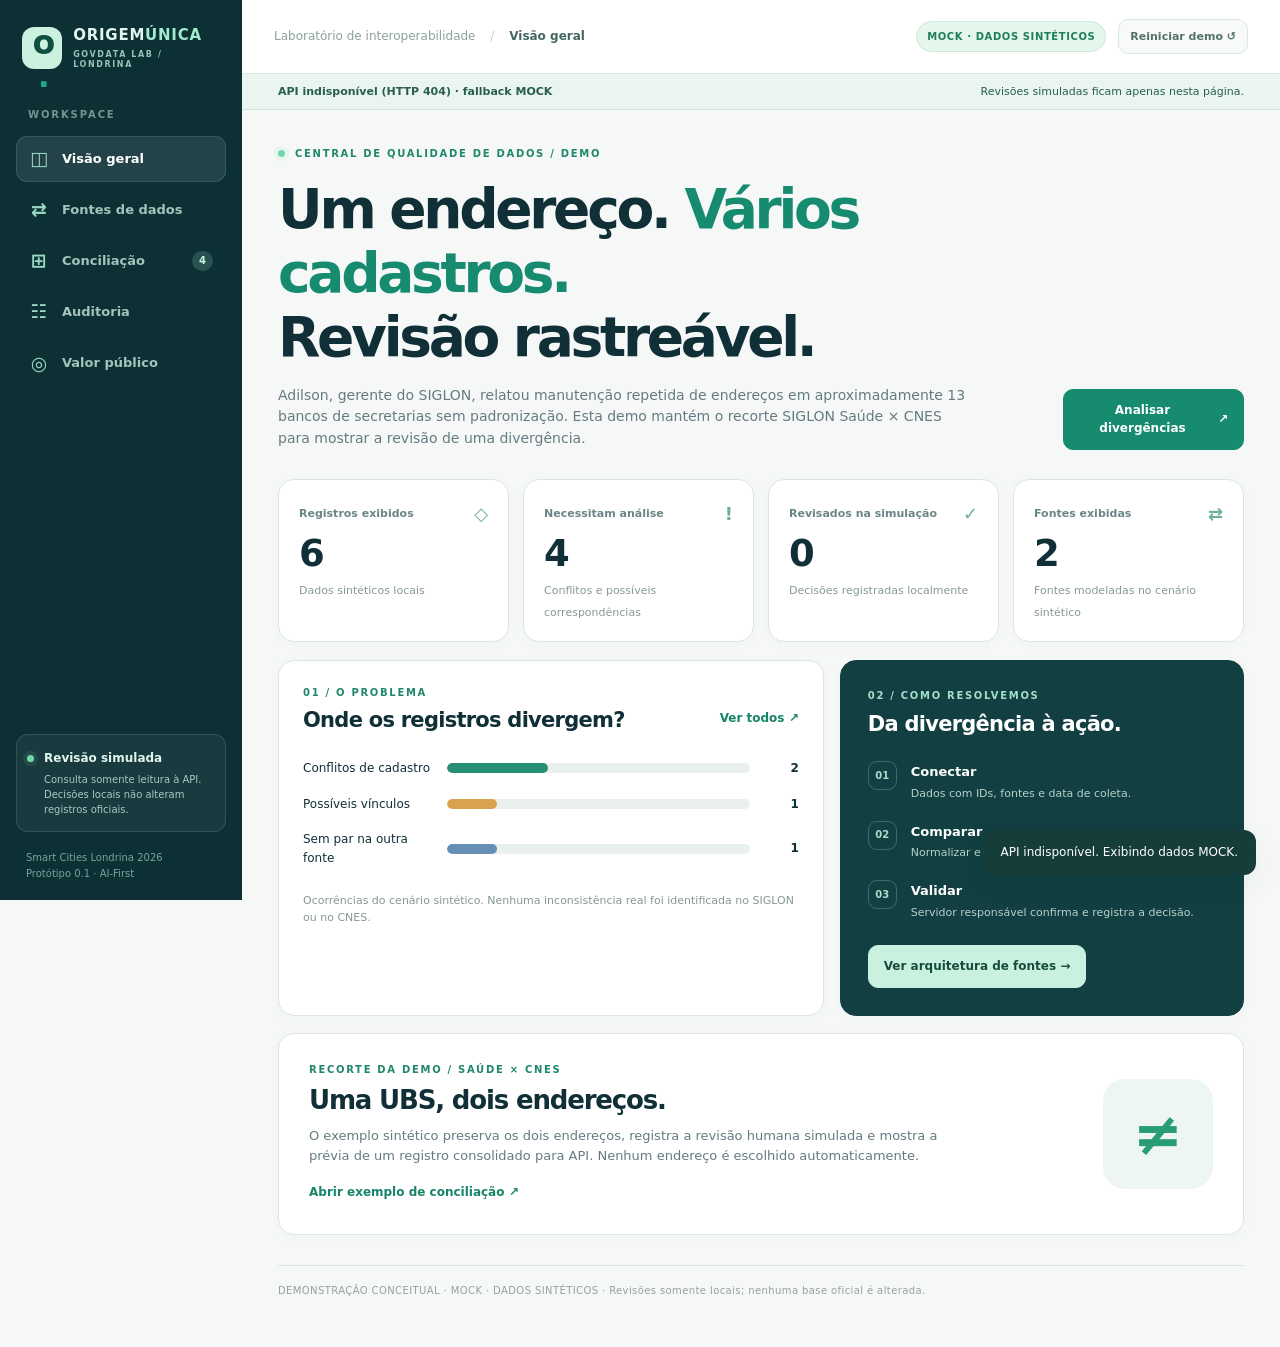
==== tools/origem-unica/index.html @ 4a8ed555 "feat(origem-unica): position address review and preview consolidated API record" ====
<!doctype html>
<html lang="pt-BR">
<head>
  <meta charset="utf-8">
  <meta name="viewport" content="width=device-width, initial-scale=1">
  <meta name="theme-color" content="#0d3437">
  <meta name="description" content="Origem Única — protótipo de conciliação de registros com fallback sintético para debate no Smart Cities Londrina.">
  <title>Origem Única · Laboratório de dados públicos</title>
  <link rel="stylesheet" href="./styles.css">
  <script src="./adapter.js" defer></script>
  <script src="./app.js" defer></script>
</head>
<body>
  <a href="#main" class="skip">Pular para o conteúdo</a>
  <div class="app">
    <aside class="sidebar" aria-label="Navegação do protótipo">
      <a href="#overview" class="brand" data-route="overview" aria-label="Origem Única, visão geral">
        <span class="mark">O<span>·</span></span>
        <span class="brand-name">ORIGEM<span>ÚNICA</span><small>GOVDATA LAB / LONDRINA</small></span>
      </a>
      <div class="nav-caption">WORKSPACE</div>
      <nav class="nav" aria-label="Seções">
        <button data-view="overview" class="nav-item active"><span class="nav-glyph">◫</span> Visão geral</button>
        <button data-view="sources" class="nav-item"><span class="nav-glyph">⇄</span> Fontes de dados</button>
        <button data-view="matching" class="nav-item"><span class="nav-glyph">⊞</span> Conciliação <span id="nav-pending" class="nav-count">4</span></button>
        <button data-view="audit" class="nav-item"><span class="nav-glyph">☷</span> Auditoria</button>
        <button data-view="impact" class="nav-item"><span class="nav-glyph">◎</span> Valor público</button>
      </nav>
      <div class="sidebar-bottom">
        <div class="sidebar-callout"><span class="live-dot"></span><div><b>Revisão simulada</b><small>Consulta somente leitura à API. Decisões locais não alteram registros oficiais.</small></div></div>
        <div class="sidebar-foot">Smart Cities Londrina 2026<br>Protótipo 0.1 · AI-First</div>
      </div>
    </aside>

    <div class="main-wrap">
      <header class="topbar">
        <div class="mobile-brand">O<span>·</span> <strong>ORIGEM ÚNICA</strong></div>
        <div class="breadcrumb">Laboratório de interoperabilidade <span>/</span> <b id="current-page">Visão geral</b></div>
        <div class="top-actions"><span class="demo-tag" id="data-mode">● MOCK · DADOS SINTÉTICOS</span><button class="button subtle compact" id="reset">Reiniciar demo ↺</button></div>
      </header>
      <nav class="mobile-nav" aria-label="Seções no celular">
        <button data-view="overview" class="active">Resumo</button>
        <button data-view="sources">Fontes</button>
        <button data-view="matching">Conciliação</button>
        <button data-view="audit">Auditoria</button>
        <button data-view="impact">Impacto</button>
      </nav>

      <div class="sync-banner" role="status" aria-live="polite"><span id="sync-status">Aguardando API</span><span>Revisões simuladas ficam apenas nesta página.</span></div>

      <main id="main" tabindex="-1" class="content">
        <section id="view-overview" class="view active" aria-labelledby="overview-heading">
          <div class="eyebrow"><span class="eyebrow-dot"></span> CENTRAL DE QUALIDADE DE DADOS / DEMO</div>
          <div class="hero-line"><div><h1 id="overview-heading">Um endereço. <em>Vários cadastros.</em><br>Revisão rastreável.</h1><p>Adilson, gerente do SIGLON, relatou manutenção repetida de endereços em aproximadamente 13 bancos de secretarias sem padronização. Esta demo mantém o recorte SIGLON Saúde × CNES para mostrar a revisão de uma divergência.</p></div><button class="button primary" id="start-review">Analisar divergências <span>↗</span></button></div>
          <div class="metric-grid">
            <article class="metric"><div class="metric-top">Registros exibidos <span>◇</span></div><strong id="stat-total">—</strong><small id="total-summary">Dados sintéticos locais</small></article>
            <article class="metric"><div class="metric-top">Necessitam análise <span>!</span></div><strong id="stat-pending">—</strong><small>Conflitos e possíveis correspondências</small></article>
            <article class="metric"><div class="metric-top">Revisados na simulação <span>✓</span></div><strong id="stat-reviewed">—</strong><small>Decisões registradas localmente</small></article>
            <article class="metric"><div class="metric-top">Fontes exibidas <span>⇄</span></div><strong id="stat-sources">—</strong><small id="source-summary">Fontes modeladas no cenário sintético</small></article>
          </div>
          <div class="columns">
            <article class="panel">
              <div class="panel-header"><div><div class="section-kicker">01 / O PROBLEMA</div><h2>Onde os registros divergem?</h2></div><button class="text-action" data-go="matching">Ver todos ↗</button></div>
              <div class="chart" id="conflict-chart" aria-label="Resumo dos tipos de diferença"></div>
              <p class="panel-note" id="overview-note">Ocorrências do cenário sintético. Nenhuma inconsistência real foi identificada no SIGLON ou no CNES.</p>
            </article>
            <article class="panel panel-highlight">
              <div class="section-kicker">02 / COMO RESOLVEMOS</div><h2>Da divergência à ação.</h2>
              <div class="steps">
                <div><span>01</span><div><b>Conectar</b><small>Dados com IDs, fontes e data de coleta.</small></div></div>
                <div><span>02</span><div><b>Comparar</b><small>Normalizar e sugerir vínculos, sem escolher a verdade.</small></div></div>
                <div><span>03</span><div><b>Validar</b><small>Servidor responsável confirma e registra a decisão.</small></div></div>
              </div>
              <button class="button light" data-go="sources">Ver arquitetura de fontes →</button>
            </article>
          </div>
          <article class="panel scenario"><div><div class="section-kicker">RECORTE DA DEMO / SAÚDE × CNES</div><h2>Uma UBS, dois endereços.</h2><p>O exemplo sintético preserva os dois endereços, registra a revisão humana simulada e mostra a prévia de um registro consolidado para API. Nenhum endereço é escolhido automaticamente.</p><button class="text-action" data-go="matching">Abrir exemplo de conciliação ↗</button></div><div class="scenario-symbol">≠</div></article>
        </section>

        <section id="view-sources" class="view" aria-labelledby="sources-heading">
          <div class="eyebrow"><span class="eyebrow-dot"></span> ETAPA 01 / INTEGRAÇÃO</div>
          <div class="page-head"><div><h1 id="sources-heading">Duas bases. <em>Um contexto.</em></h1><p id="source-intro">Recorte demonstrativo SIGLON Saúde × CNES. A validação com o SIGLON aponta um problema mais amplo de endereços; não há conexão com os demais bancos.</p></div><button class="button primary" id="sync">Atualizar da API ↻</button></div>
          <div class="source-grid" id="source-grid"></div>
          <article class="panel">
            <div class="panel-header"><div><div class="section-kicker">EXEMPLO SINTÉTICO / CAMPOS MODELADOS</div><h2>O que seria comparado?</h2></div></div>
            <div class="table-scroll"><table class="fields-table"><thead><tr><th>Campo lógico</th><th>Exemplo na fonte A</th><th>Exemplo na fonte B</th><th>Tratamento</th></tr></thead><tbody>
              <tr><td>Estabelecimento</td><td>UBS Jardim Exemplo</td><td>Unid. Básica Jd Exemplo</td><td>Nome padronizado + similaridade</td></tr>
              <tr><td>Identificador</td><td>ID geográfico</td><td>CNES</td><td>Conservar ambos; criar vínculo</td></tr>
              <tr><td>Logradouro</td><td>Rua das Flores</td><td>R. das Flores</td><td>Expandir abreviações</td></tr>
              <tr><td>Número</td><td>150</td><td>105</td><td>Conflito; jamais corrigir automaticamente</td></tr>
              <tr><td>Telefone</td><td>(43) 3333-1111</td><td>43 33332222</td><td>Normalizar dígitos e comparar</td></tr>
              <tr><td>Posição</td><td>Geometria da camada</td><td>Localização de referência</td><td>Checar sistema de coordenadas</td></tr>
            </tbody></table></div>
            <p class="panel-note">Fallback: 100% DADOS FICTÍCIOS. Os exemplos nesta tabela são inventados mesmo quando a API está ativa. Formatos efetivos, campos e limites de requisição precisam ser validados antes de qualquer conector real.</p>
          </article>
          <div class="notice"><b>Segurança de dados</b> <span id="source-notice">A sincronização consulta somente GET /api/records. As revisões ficam nesta página e não alteram bases oficiais.</span></div>
        </section>

        <section id="view-matching" class="view" aria-labelledby="matching-heading">
          <div class="eyebrow"><span class="eyebrow-dot"></span> ETAPA 02 / MATCHING E GESTÃO DE CONFLITOS</div>
          <div class="page-head"><div><h1 id="matching-heading">Resolver o que <em>não bate.</em></h1><p>Compare duas fontes, confirme vínculos e documente o que ainda precisa de conferência oficial.</p></div><button class="button outline" id="export">↓ Exportar CSV</button></div>
          <div class="workspace">
            <div class="list-panel">
              <div class="list-controls"><label class="visually-hidden" for="search">Pesquisar registros</label><input id="search" type="search" placeholder="Buscar UBS ou endereço…"><label class="visually-hidden" for="filter">Filtrar registros</label><select id="filter"><option value="all">Todos</option><option value="pending">Pendentes</option><option value="conflict">Com conflito</option><option value="possible">Possível vínculo</option><option value="match">Correspondência</option><option value="missing">Sem par</option><option value="reviewed">Revisados</option></select></div>
              <div class="list-meta"><span id="list-count">— registros</span><span>Selecione uma linha</span></div>
              <div id="records" class="records"></div>
            </div>
            <div class="detail-panel" id="details" aria-live="polite"></div>
          </div>
        </section>

        <section id="view-audit" class="view" aria-labelledby="audit-heading">
          <div class="eyebrow"><span class="eyebrow-dot"></span> ETAPA 03 / RASTREABILIDADE</div>
          <div class="page-head"><div><h1 id="audit-heading">Toda decisão deixa <em>uma trilha.</em></h1><p>Revisões locais de demonstração, com data, tipo de decisão e registro afetado.</p></div><button class="button outline" id="audit-export">↓ Exportar histórico</button></div>
          <article class="panel"><div class="panel-header"><div><div class="section-kicker">LOG DE ATIVIDADES</div><h2>Histórico da sessão</h2></div><span class="pill">SIMULADO</span></div><div id="audit-list" class="audit-list"></div></article>
          <div class="notice"><b>Na produção</b><span>Seriam necessários autenticação do servidor, permissões por órgão, logs imutáveis, retenção definida e revisão por autoridade de dados. Nada disso existe neste mock.</span></div>
        </section>

        <section id="view-impact" class="view" aria-labelledby="impact-heading">
          <div class="eyebrow"><span class="eyebrow-dot"></span> MERCADO / EXPLORAÇÃO DE VALOR</div>
          <div class="page-head"><div><h1 id="impact-heading">Um endereço. <em>Muitas bases.</em></h1><p>Segundo Adilson, gerente do SIGLON, aproximadamente 13 bancos de secretarias exigem manutenção repetida de endereços sem padrão comum. O SIGLON já usa endereços da Fazenda e constrói uma base georreferenciada; a proposta deve aproveitar esse trabalho.</p></div></div>
          <div class="audience-grid">
            <article class="audience"><span class="audience-icon">♡</span><h2>Paciente</h2><p>Precisa descobrir o endereço e contato corretos de uma UBS. Informações inconsistentes podem gerar deslocamento ou ligação desnecessária.</p><b>Beneficiário indireto</b></article>
            <article class="audience"><span class="audience-icon">▦</span><h2>Servidor da saúde</h2><p>Precisa conferir endereços divergentes, registrar a decisão e encaminhar a manutenção à fonte responsável.</p><b>Usuário operacional</b></article>
            <article class="audience"><span class="audience-icon">◎</span><h2>SIGLON / Secretarias</h2><p>Precisam reduzir manutenção repetida de endereços e distribuir dados revisados sem substituir os cadastros existentes.</p><b>Adoção a validar</b></article>
          </div>
          <div class="columns">
            <article class="panel"><div class="section-kicker">PROPOSTA A VALIDAR</div><h2>Revisar uma vez. Compartilhar com contexto.</h2><p>A dor relatada é repetir a manutenção de endereços em cerca de 13 bancos. Origem Única propõe detectar divergências, registrar revisão humana e disponibilizar um registro consolidado por API. A demo SIGLON Saúde × CNES mostra apenas esse fluxo inicial.</p></article>
            <article class="panel"><div class="section-kicker">O QUE PRECISAMOS VALIDAR</div><h2>Hipóteses de negócio</h2><div class="check-lines"><span>□ Qual par de bases gera retrabalho hoje?</span><span>□ Quem pode corrigir cada campo?</span><span>□ Já existe um conciliador interno?</span><span>□ Quanto tempo uma correção demanda?</span><span>□ Quem autorizaria um piloto?</span></div></article>
          </div>
          <article class="panel"><div class="section-kicker">CANVAS RESUMIDO</div><div class="canvas-grid"><div><b>Dor</b><p>Endereços mantidos repetidamente em bancos de secretarias.</p></div><div><b>Proposta de valor</b><p>Revisão rastreável e registro consolidado para API.</p></div><div><b>Cliente</b><p>Prefeituras e secretarias gestoras.</p></div><div><b>Receita possível</b><p>Piloto, integração, manutenção e suporte.</p></div><div><b>Risco</b><p>Duplicar a base da Fazenda ou o georreferenciamento em construção no SIGLON.</p></div><div><b>Métrica de valor</b><p>Retrabalho e tempo de revisão a medir em piloto.</p></div></div></article>
        </section>
        <div class="content-footer" id="content-footer">DEMONSTRAÇÃO CONCEITUAL · MOCK · DADOS SINTÉTICOS</div>
      </main>
    </div>
  </div>
  <div id="toast" class="toast" role="status" aria-live="polite"></div>
</body>
</html>
---- tools/origem-unica/styles.css ----
:root{--ink:#102f37;--muted:#657b81;--green:#168b70;--deep:#0d3437;--mint:#c9f1df;--line:#dbe7e4;--bg:#f5f8f7;--card:#fff;--amber:#ac711d;--red:#a94d43;--shadow:0 10px 30px #143c3410;color-scheme:light}
*{box-sizing:border-box}
html{scroll-behavior:smooth}
body{margin:0;background:var(--bg);color:var(--ink);font:14px/1.55 Inter,ui-sans-serif,system-ui,-apple-system,"Segoe UI",sans-serif}
button,input,select{font:inherit}
button{cursor:pointer}
button:disabled{cursor:default;opacity:.55}
:focus-visible{outline:3px solid #50bfa6;outline-offset:2px}
h1,h2,h3,p{margin:0}h1,h2,h3{line-height:1.17}
a{color:inherit}
.skip{position:absolute;left:-9999px;top:0;padding:10px;background:white;z-index:20}.skip:focus{left:10px}
.app{display:grid;grid-template-columns:242px minmax(0,1fr);min-height:100vh}
.sidebar{background:#0d3035;color:#e2f5ef;display:flex;flex-direction:column;position:sticky;top:0;height:100vh;padding:27px 16px 19px}
.brand{display:flex;align-items:center;gap:11px;text-decoration:none;padding:0 6px 38px}
.mark{display:grid;place-items:center;background:#cbf2df;color:#104e3f;border-radius:12px;width:42px;height:42px;font-size:25px;font-weight:950;letter-spacing:-.1em}.mark span,.mobile-brand span{color:#1cad88}
.brand-name{font-weight:900;letter-spacing:.05em;line-height:1.15;font-size:15px}.brand-name>span{color:#a2ead0}.brand-name small{display:block;font-size:8px;letter-spacing:.2em;font-weight:700;color:#94c4b6;margin-top:6px}
.nav-caption{color:#73968f;letter-spacing:.19em;font-size:10px;font-weight:800;margin:0 12px 13px}
.nav{display:grid;gap:5px}.nav-item{width:100%;display:flex;align-items:center;gap:13px;border:1px solid transparent;background:transparent;color:#a5c2bb;text-align:left;border-radius:11px;padding:12px;font-weight:650;font-size:13px}.nav-item.active{color:white;border-color:#79bdac33;background:#ffffff18}.nav-item:hover{background:#ffffff10;color:white}.nav-glyph{font-size:19px;line-height:1;min-width:20px;text-align:center;color:#9ad8c3}.nav-count{margin-left:auto;font-size:10px;border-radius:20px;background:#a2efd42e;color:#c6f7e2;padding:2px 7px}
.sidebar-bottom{margin-top:auto}.sidebar-callout{display:flex;gap:10px;background:#ffffff0d;border:1px solid #ffffff20;padding:14px 10px;border-radius:12px}.sidebar-callout b{display:block;font-size:12px}.sidebar-callout small{display:block;font-size:10px;color:#a9c9c0;margin-top:4px;line-height:1.5}.live-dot,.eyebrow-dot{width:7px;height:7px;background:#71d7ab;border-radius:50%;flex:none;margin-top:6px;box-shadow:0 0 0 4px #71d7ab1b}.sidebar-foot{font-size:10px;color:#78a39b;padding:18px 10px 0}
.main-wrap{min-width:0}
.topbar{height:74px;display:flex;align-items:center;justify-content:space-between;gap:10px;padding:0 32px;border-bottom:1px solid var(--line);background:white}
.breadcrumb{font-size:12px;color:#8ba19e}.breadcrumb span{margin:0 11px;color:#c1d0cc}.breadcrumb b{color:#43665f;font-weight:700}
.top-actions{display:flex;align-items:center;gap:12px}
.demo-tag{background:#e5f7ed;border:1px solid #cbe7d6;color:#1e805a;padding:7px 10px;border-radius:50px;font-size:10px;font-weight:800;letter-spacing:.06em}
.mobile-brand,.mobile-nav{display:none}
.button{display:inline-flex;justify-content:center;align-items:center;gap:12px;border:1px solid #bdd3cc;padding:11px 15px;border-radius:10px;font-size:12px;font-weight:800;white-space:normal;text-align:center;transition:background .1s ease}
.button.primary{background:var(--green);border-color:var(--green);color:white}.button.primary:hover{background:#0e735d}.button.outline{background:white;color:var(--ink)}.button.subtle{background:#f8faf9;color:#547169;border-color:var(--line)}.button.light{background:var(--mint);color:#174c3c;border-color:var(--mint)}.button.compact{padding:8px 11px;font-size:11px}
.content{max-width:1390px;padding:36px 36px 48px;margin:auto}
.view{display:none}.view.active{display:block}
.eyebrow,.section-kicker{color:#21876c;font-size:10px;letter-spacing:.17em;font-weight:850}.eyebrow{display:flex;gap:10px;align-items:center;margin-bottom:15px}.eyebrow-dot{margin:0}
h1{font-size:clamp(34px,4.3vw,58px);letter-spacing:-.06em;font-weight:800}h1 em{font-style:normal;color:var(--green)}
h2{font-size:21px;letter-spacing:-.035em}
.hero-line,.page-head{display:flex;justify-content:space-between;align-items:end;gap:25px;margin-bottom:29px}
.hero-line>div{max-width:760px}.hero-line p,.page-head p{font-size:14px;color:var(--muted);margin-top:15px;max-width:690px}
.page-head h1{font-size:clamp(32px,4vw,49px)}.page-head{margin-bottom:24px}
.metric-grid{display:grid;grid-template-columns:repeat(4,minmax(0,1fr));gap:14px;margin-bottom:18px}
.metric,.panel,.source-card,.audience{border:1px solid var(--line);background:white;border-radius:16px;box-shadow:0 2px 12px #1b423706}
.metric{padding:20px 20px 18px;min-width:0}.metric-top{display:flex;align-items:center;justify-content:space-between;gap:10px;font-size:11px;color:#6a8585;font-weight:650}.metric-top>span{font-size:18px;color:#6dada0}.metric strong{display:block;font-size:37px;letter-spacing:-.07em;line-height:1.4;font-variant-numeric:tabular-nums}.metric small{font-size:11px;color:#879996}
.columns{display:grid;grid-template-columns:1.35fr 1fr;gap:16px;margin-bottom:17px}
.panel{padding:24px;min-width:0}.panel-header{display:flex;align-items:end;justify-content:space-between;gap:14px;margin-bottom:19px}.panel-header h2{margin-top:8px}.panel-note{font-size:11px;color:#869895;margin-top:18px}.text-action{background:transparent;border:0;padding:5px 0;color:#168469;font-weight:800;font-size:12px;text-align:left}.text-action:hover{text-decoration:underline}
.chart{display:grid;gap:17px;padding:7px 0}.chart-item{display:grid;grid-template-columns:130px minmax(0,1fr) 35px;align-items:center;gap:14px;font-size:12px}.chart-item b{text-align:right;font-variant-numeric:tabular-nums}.track{background:#e9f0ed;height:10px;border-radius:40px;overflow:hidden}.fill{background:#278f73;height:100%;border-radius:40px}.fill.amber{background:#d9a24c}.fill.blue{background:#658fb5}
.panel-highlight{background:#123f41;color:white;border-color:#123f41;padding:27px}.panel-highlight .section-kicker{color:#a2e0ca}.panel-highlight h2{margin-top:9px}.steps{display:grid;gap:19px;margin:24px 0}.steps>div{display:flex;align-items:start;gap:14px}.steps span{width:29px;height:29px;border:1px solid #b4e5d744;display:grid;place-items:center;color:#a5dec8;border-radius:9px;font-size:10px;font-weight:800;flex:none}.steps b{font-size:13px}.steps small{display:block;color:#b5d1c9;font-size:11px;margin-top:2px}
.scenario{display:flex;justify-content:space-between;align-items:center;gap:20px;padding:28px 30px}.scenario>div:first-child{max-width:670px}.scenario h2{font-size:26px;letter-spacing:-.045em;margin:8px 0 10px}.scenario p{color:var(--muted);font-size:13px;margin-bottom:12px}.scenario-symbol{width:110px;height:110px;border-radius:22px;display:grid;place-items:center;background:#eef6f2;color:#2a9c75;font-size:60px;font-weight:700;flex:none}
.source-grid{display:grid;grid-template-columns:repeat(2,minmax(0,1fr));gap:15px;margin-bottom:18px}.source-card{padding:22px}.source-top{display:flex;justify-content:space-between;align-items:center;gap:10px}.source-icon{width:40px;height:40px;border-radius:11px;background:#c8efdc;display:grid;place-items:center;color:#137050;font-size:21px;font-weight:900}.source-icon.blue{background:#dfecf8;color:#296c94}.pill{display:inline-block;border:1px solid #e0e8e2;padding:5px 8px;border-radius:30px;font-size:9px;letter-spacing:.04em;font-weight:800;color:#62807a;background:#f2f6f4}.pill.good{background:#e7f5ed;border-color:#cce5d8;color:#27815d}.pill.warning{background:#fff4df;border-color:#f1dcb8;color:#9a6b26}.pill.reviewed{background:#def4eb;color:#157f5e;border-color:#b9e5d2}
.source-card h2{margin:19px 0 9px;font-size:19px}.source-card p{font-size:12px;color:var(--muted);min-height:50px}.source-stats{display:flex;align-items:center;justify-content:space-between;border-top:1px solid #ecf1ef;padding:13px 0 10px;margin-top:13px;font-size:11px;color:#667f7c}.source-stats b{font-size:10px;color:#a27124}.source-card>a{font-size:12px;font-weight:800;color:var(--green);text-decoration:none}.source-card>a:hover{text-decoration:underline}
.table-scroll{overflow:auto}.fields-table{border-collapse:collapse;width:100%;min-width:570px;font-size:12px}.fields-table th{text-align:left;color:#647e7b;font-weight:700;background:#f6f9f7}.fields-table th,.fields-table td{padding:12px 10px;border-bottom:1px solid #e9f0ec}.fields-table td:first-child{font-weight:750}
.notice{display:flex;align-items:start;gap:13px;border-radius:12px;padding:16px 18px;background:#fff8e8;color:#765e33;border:1px solid #eddfbd;font-size:12px;margin-top:16px}.notice b{min-width:110px}
.workspace{display:grid;grid-template-columns:minmax(250px,.85fr) minmax(0,1.5fr);gap:16px;align-items:start}
.list-panel,.detail-panel{border:1px solid var(--line);background:white;border-radius:16px;overflow:hidden;min-width:0}
.list-controls{display:flex;gap:9px;padding:15px;border-bottom:1px solid var(--line)}
.list-controls input,.list-controls select{border:1px solid #cbded6;background:#fbfdfc;min-width:0;border-radius:9px;padding:10px;font-size:12px;color:#355b54}
.list-controls input{flex:1}.list-controls select{max-width:126px}
.list-meta{display:flex;justify-content:space-between;color:#8aa19b;padding:12px 16px;font-size:10px;letter-spacing:.05em}
.records{max-height:650px;overflow-y:auto}
.record{width:100%;text-align:left;border:0;border-top:1px solid #f0f3f1;background:white;padding:14px 16px;display:flex;justify-content:space-between;gap:12px;align-items:center}.record:hover{background:#f7fbf8}.record.active{background:#eff9f3;border-left:4px solid #1a956d;padding-left:12px}.record b{display:block;font-size:13px}.record small{display:block;color:#80938e;font-size:11px;margin-top:3px}.record .pill{white-space:nowrap;text-align:center}
.detail-panel{padding:24px;min-height:580px}.detail-title{display:flex;align-items:start;justify-content:space-between;gap:10px}.detail-title h2{margin:5px 0 8px;font-size:26px}.detail-title p{color:var(--muted);font-size:12px}
.compare{display:grid;grid-template-columns:1fr 1fr;gap:12px;margin-top:22px}.compare-col{border:1px solid #dceae4;border-radius:12px;min-width:0;overflow:hidden}.compare-header{display:flex;align-items:center;justify-content:space-between;background:#f6faf8;padding:11px 13px;font-weight:800;font-size:12px}.compare-header span{color:#769188;font-size:10px}.compare-body{padding:5px 13px 14px}.compare-field{padding:9px 0;border-bottom:1px solid #f0f3f1}.compare-field:last-child{border-bottom:0}.compare-field small{display:block;font-size:10px;color:#859791}.compare-field b{font-size:12px;font-weight:700;overflow-wrap:anywhere}.compare-field.conflict b{color:#a05e24}.compare-field.absent b{color:#82938c}
.verdict{padding:14px;border-radius:11px;background:#fff8e8;border:1px solid #f0deb6;font-size:12px;margin:20px 0}.verdict.good{background:#edf8f1;border-color:#cbe9d8}.verdict b{display:block;margin-bottom:5px}.verdict p{color:#6b7772}
.review-actions{display:flex;flex-wrap:wrap;gap:8px;margin-top:18px}.review-actions button{flex:1;min-width:150px}
.choice-label{display:block;font-size:11px;font-weight:800;color:#4c7063;margin:13px 0 6px}.choice-select{width:100%;padding:11px;border:1px solid #c9ded4;border-radius:9px;background:white;color:var(--ink)}.review-note{font-size:11px;color:#7a9087;margin-top:12px}
.audit-list{display:grid;gap:11px}.audit-row{display:flex;gap:14px;padding:14px;background:#f7faf8;border:1px solid #e5eee8;border-radius:10px}.audit-ico{display:grid;place-items:center;background:#dcf3e6;border-radius:8px;width:35px;height:35px;flex:none;color:#14795d;font-weight:900}.audit-row b{font-size:13px}.audit-row p{color:#657e78;font-size:12px;margin-top:4px}.audit-row time{color:#98aaa5;font-size:10px}
.audience-grid{display:grid;grid-template-columns:repeat(3,1fr);gap:14px;margin-bottom:16px}.audience{padding:23px}.audience-icon{display:grid;place-items:center;width:42px;height:42px;background:#e5f5ee;border-radius:12px;color:#167b60;font-size:23px;margin-bottom:17px}.audience h2{margin:0 0 9px}.audience p{font-size:12px;color:var(--muted);min-height:98px}.audience b{font-size:11px;color:#168165}
#view-impact .panel p{font-size:13px;line-height:1.75;color:#506e6a;margin-top:15px}.check-lines{display:grid;gap:10px;margin-top:18px;font-size:12px;color:#4d7069}
.canvas-grid{display:grid;grid-template-columns:repeat(3,minmax(0,1fr));gap:10px;margin-top:17px}.canvas-grid>div{background:#f3f8f5;border-radius:10px;padding:15px}.canvas-grid b{font-size:12px}.canvas-grid p{margin-top:6px!important;font-size:11px!important}
.content-footer{border-top:1px solid var(--line);font-size:10px;color:#93a39d;margin-top:30px;padding-top:17px;letter-spacing:.04em}
.toast{position:fixed;bottom:25px;right:24px;z-index:10;background:#153d39;color:#fff;padding:13px 18px;border-radius:12px;box-shadow:var(--shadow);font-size:12px;max-width:340px;opacity:0;pointer-events:none;transform:translateY(10px);transition:all .18s}.toast.visible{opacity:1;transform:translateY(0)}
.visually-hidden{position:absolute;clip:rect(0,0,0,0);width:1px;height:1px;overflow:hidden}
@media(max-width:1150px){.app{grid-template-columns:205px minmax(0,1fr)}.content{padding:28px 22px}.sidebar{padding:23px 10px}.topbar{padding:0 22px}.columns{grid-template-columns:1fr 1fr}.metric{padding:16px}.metric strong{font-size:30px}.workspace{grid-template-columns:minmax(230px,.87fr) minmax(0,1.2fr)}.compare{grid-template-columns:1fr}.compare-field{display:flex;gap:12px;justify-content:space-between}}
@media(max-width:800px){.app{grid-template-columns:1fr}.sidebar{display:none}.mobile-brand{display:flex;align-items:center;gap:3px;font-weight:900;color:#176c58;font-size:19px}.mobile-brand strong{font-size:12px;letter-spacing:.06em;color:#1a4d41;margin-left:10px}.mobile-nav{display:flex;overflow-x:auto;gap:5px;padding:11px 14px;background:white;border-bottom:1px solid var(--line)}.mobile-nav button{flex:none;border:0;background:#f4f8f6;padding:9px 12px;border-radius:9px;color:#53786e;font-weight:750;font-size:11px}.mobile-nav button.active{background:#166f59;color:white}.breadcrumb{display:none}.topbar{height:62px;padding:0 16px}.content{padding:27px 17px}.workspace{grid-template-columns:1fr}.records{max-height:250px}.detail-panel{min-height:0}.audience-grid{grid-template-columns:repeat(3,1fr)}}
@media(max-width:600px){.hero-line,.page-head{display:block;margin-bottom:20px}.hero-line>.button,.page-head>.button{margin-top:17px;width:100%}.top-actions{gap:5px}.demo-tag{font-size:9px;padding:5px 7px}.top-actions .compact{font-size:0;padding:8px}.top-actions .compact::after{content:"↺";font-size:17px}.metric-grid{grid-template-columns:repeat(2,minmax(0,1fr));gap:9px}.metric strong{font-size:29px}.metric small{font-size:10px}.columns,.source-grid,.audience-grid{grid-template-columns:1fr}.panel{padding:17px}.scenario{padding:19px}.scenario-symbol{display:none}.source-card{padding:17px}.audience p{min-height:auto}.canvas-grid{grid-template-columns:repeat(2,minmax(0,1fr))}.detail-panel{padding:16px}.compare{grid-template-columns:1fr}.list-controls{flex-wrap:wrap}.list-controls select{max-width:none;flex:1}.list-controls input{flex:2;min-width:125px}.record{padding:13px}.record.active{padding-left:9px}.review-actions{display:grid}.review-actions button{width:100%}.chart-item{grid-template-columns:99px 1fr 20px;gap:7px;font-size:11px}}
@media(prefers-reduced-motion:reduce){*{transition:none!important}html{scroll-behavior:auto}}
.sync-banner{display:flex;justify-content:space-between;gap:12px;padding:9px 36px;background:#eaf5f0;border-bottom:1px solid #cfe7db;color:#285e4e;font-size:11px;font-weight:700}
.sync-banner span:last-child{font-weight:500}
.source-card h2,.source-provenance{overflow-wrap:anywhere}.source-provenance{display:block;color:var(--muted);font-size:11px}
@media(max-width:800px){.sync-banner{padding:9px 17px}}
@media(max-width:600px){.sync-banner{display:block}.sync-banner span{display:block}.demo-tag{max-width:135px;line-height:1.25}}
.mobile-nav{scrollbar-width:none}.mobile-nav::-webkit-scrollbar{display:none}
.source-top,.compare-header{flex-wrap:wrap;gap:6px}
.api-preview{margin-top:18px;border:1px solid var(--line);border-radius:11px;padding:12px;background:#f8fbf9}
.api-preview summary{cursor:pointer;color:#146c58;font-size:12px;font-weight:800}
.api-preview p{color:var(--muted);font-size:11px;margin:9px 0}
.api-preview pre{max-height:300px;overflow:auto;margin:8px 0 0;padding:12px;border-radius:8px;background:#153b3a;color:#e6f5ed;font-size:11px;line-height:1.5;white-space:pre-wrap;overflow-wrap:anywhere}
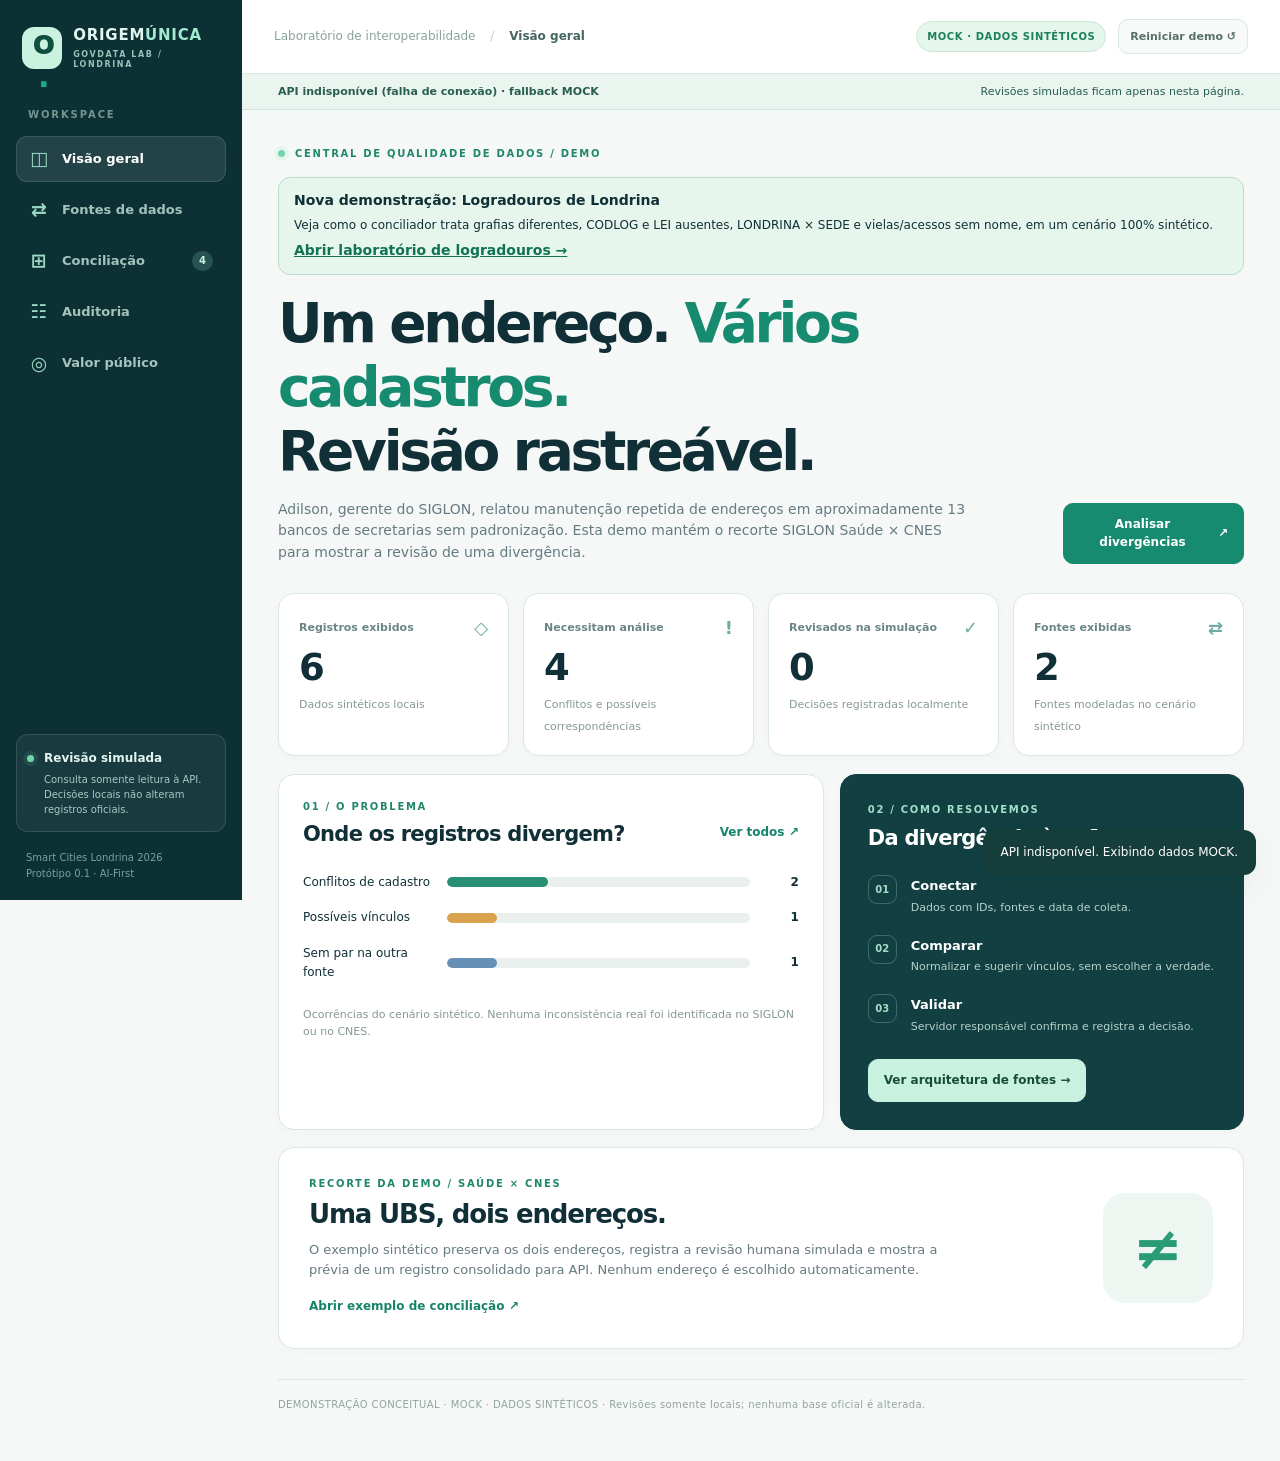
==== commit 6df38164: "feat(demo): surface streets data-quality prototype from Origem Única home" ====
--- a/tools/origem-unica/index.html
+++ b/tools/origem-unica/index.html
@@ -7,6 +7,7 @@
   <meta name="description" content="Origem Única — protótipo de conciliação de registros com fallback sintético para debate no Smart Cities Londrina.">
   <title>Origem Única · Laboratório de dados públicos</title>
   <link rel="stylesheet" href="./styles.css">
+  <script src="./config.js" defer></script>
   <script src="./adapter.js" defer></script>
   <script src="./app.js" defer></script>
 </head>
@@ -51,6 +52,7 @@
       <main id="main" tabindex="-1" class="content">
         <section id="view-overview" class="view active" aria-labelledby="overview-heading">
           <div class="eyebrow"><span class="eyebrow-dot"></span> CENTRAL DE QUALIDADE DE DADOS / DEMO</div>
+          <div style="margin-bottom:16px;border:1px solid #b9ddca;border-radius:12px;padding:12px 15px;background:#e7f6ec"><strong>Nova demonstração: Logradouros de Londrina</strong><p style="font-size:12px;margin:5px 0">Veja como o conciliador trata grafias diferentes, CODLOG e LEI ausentes, LONDRINA × SEDE e vielas/acessos sem nome, em um cenário 100% sintético.</p><a href="./logradouros.html" style="color:#107354;font-weight:800">Abrir laboratório de logradouros →</a></div>
           <div class="hero-line"><div><h1 id="overview-heading">Um endereço. <em>Vários cadastros.</em><br>Revisão rastreável.</h1><p>Adilson, gerente do SIGLON, relatou manutenção repetida de endereços em aproximadamente 13 bancos de secretarias sem padronização. Esta demo mantém o recorte SIGLON Saúde × CNES para mostrar a revisão de uma divergência.</p></div><button class="button primary" id="start-review">Analisar divergências <span>↗</span></button></div>
           <div class="metric-grid">
             <article class="metric"><div class="metric-top">Registros exibidos <span>◇</span></div><strong id="stat-total">—</strong><small id="total-summary">Dados sintéticos locais</small></article>
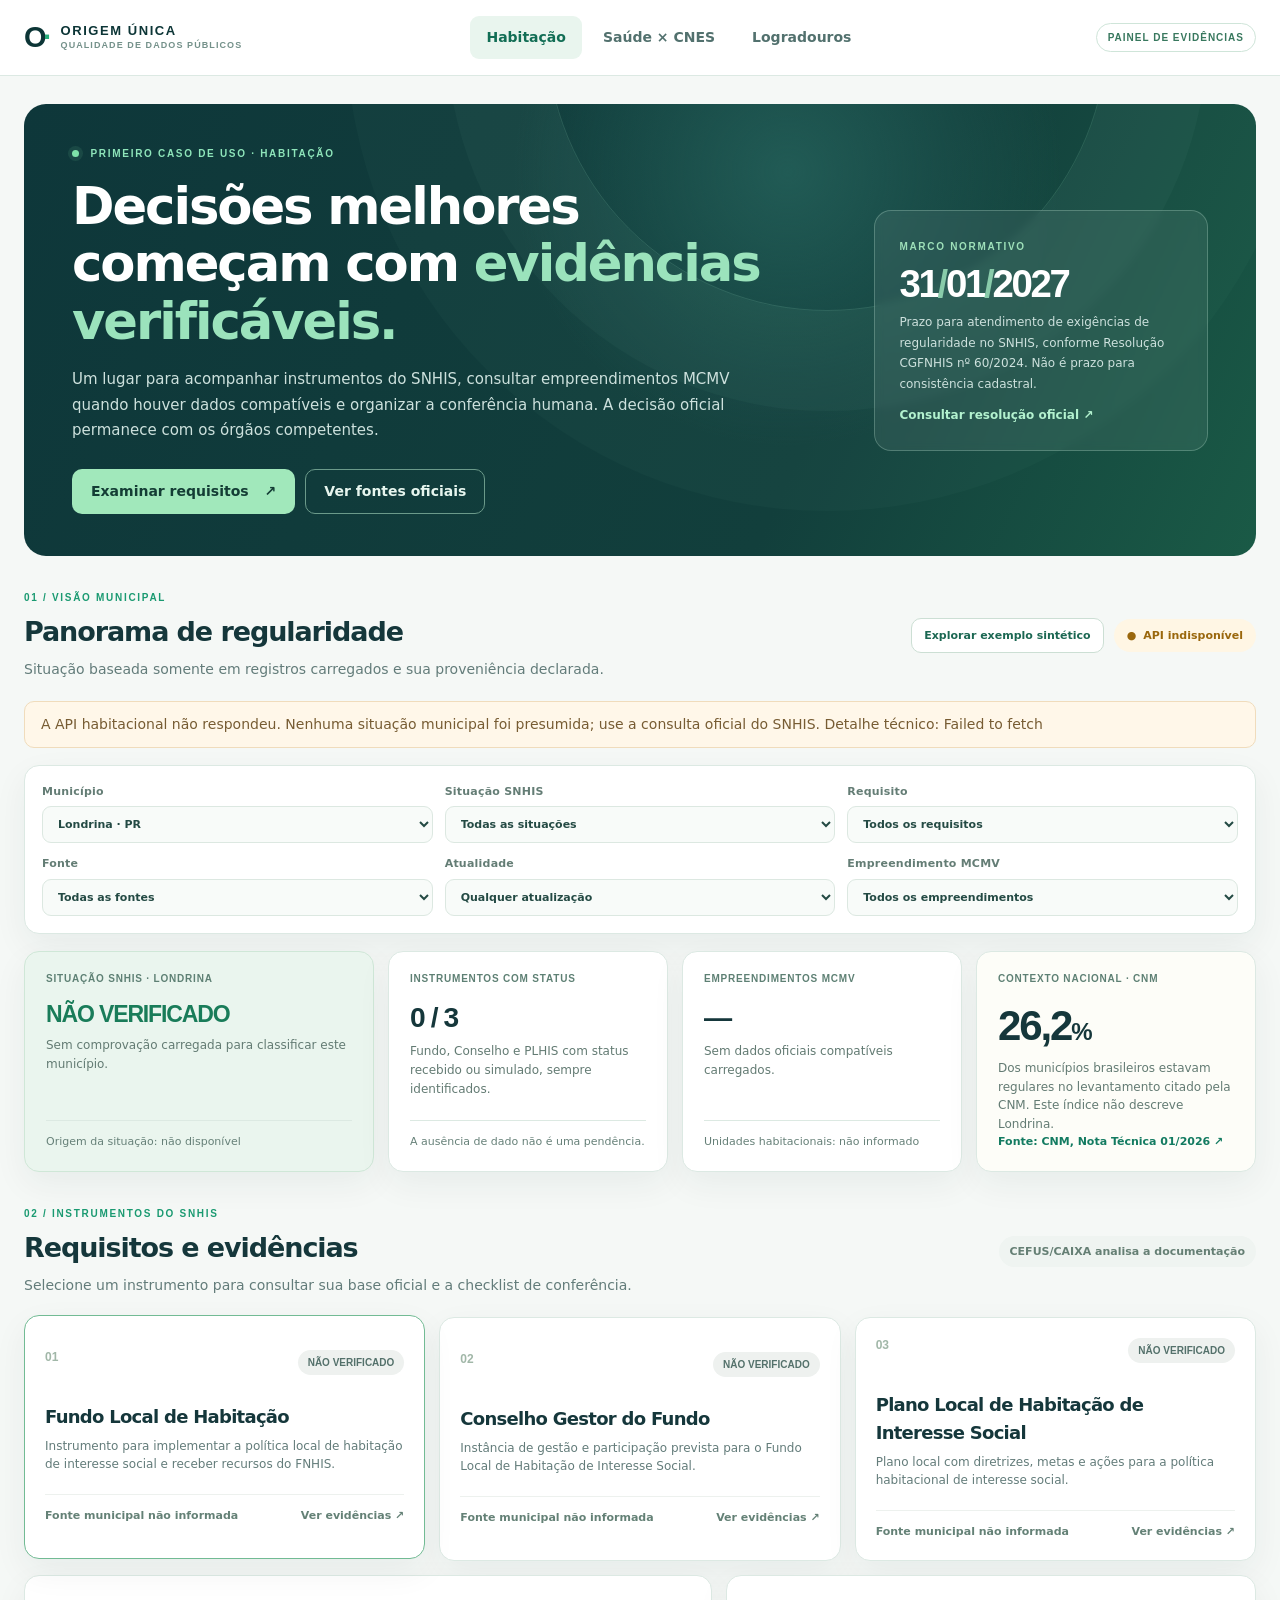
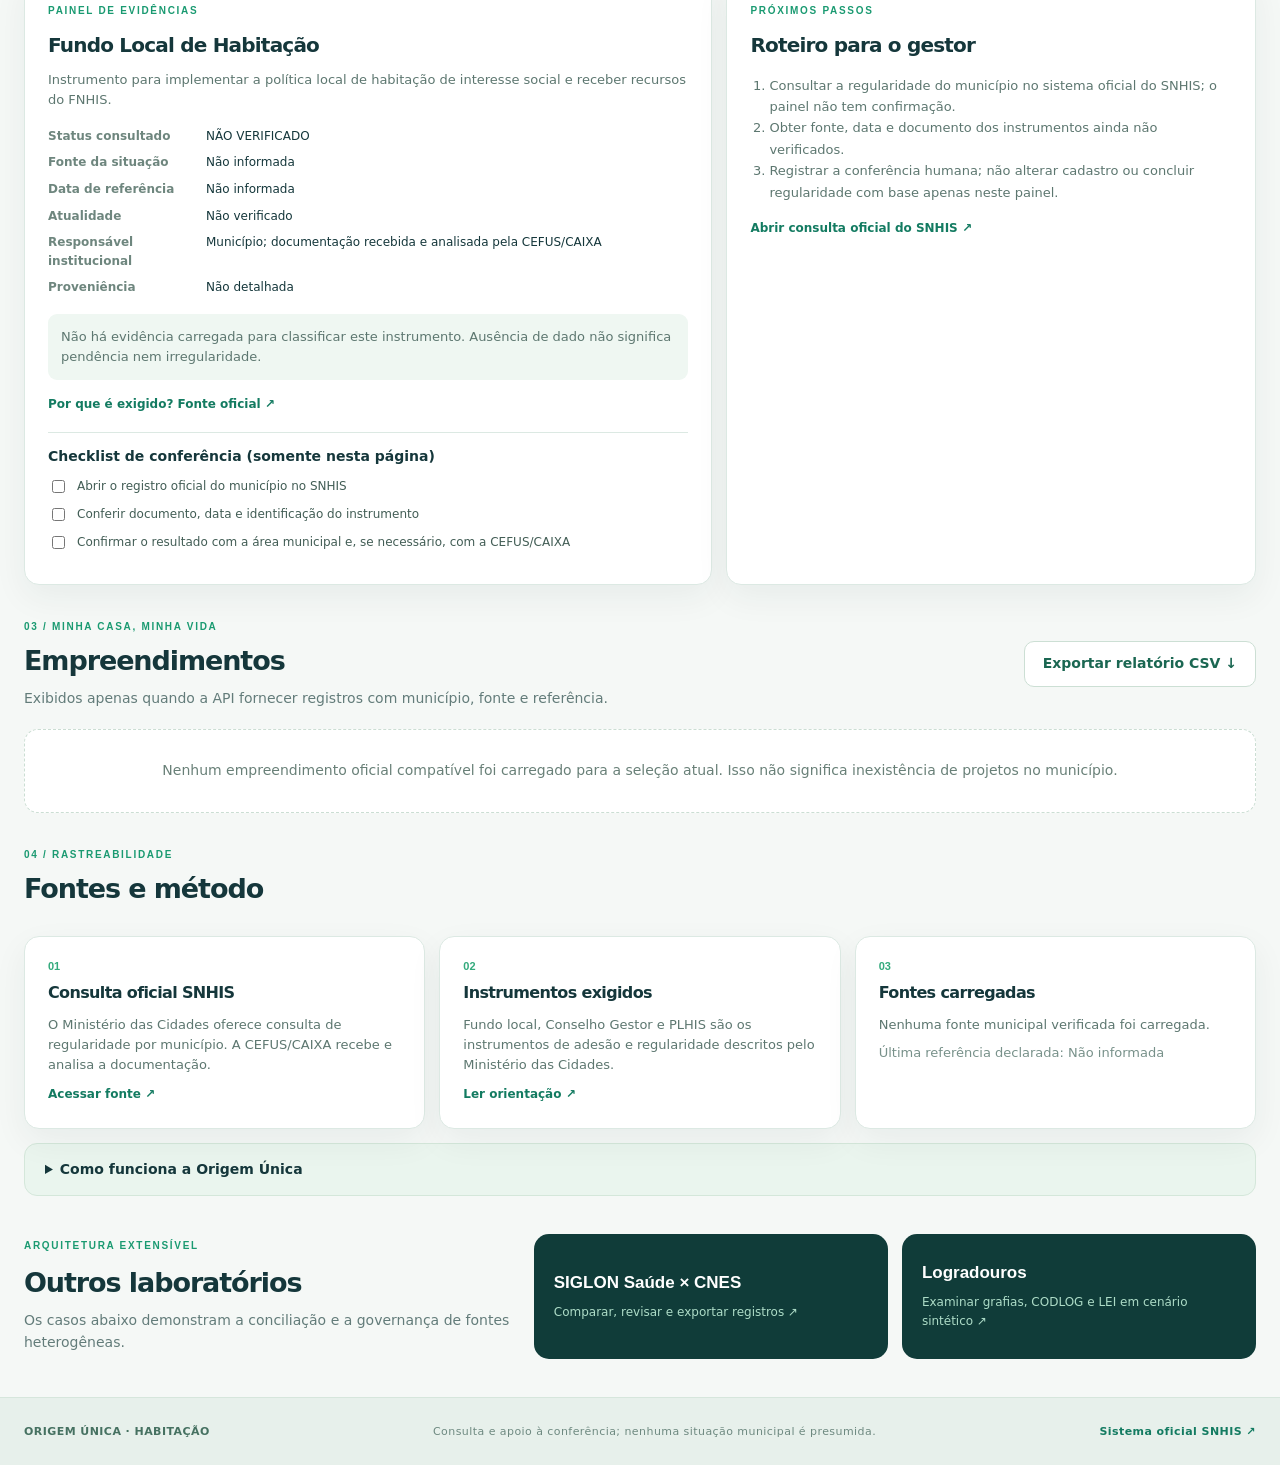
==== commit 1862183f: "feat(origem-unica): launch housing evidence dashboard with explicit mock walkthrough" ====
--- a/tools/origem-unica/index.html
+++ b/tools/origem-unica/index.html
@@ -3,139 +3,36 @@
 <head>
   <meta charset="utf-8">
   <meta name="viewport" content="width=device-width, initial-scale=1">
-  <meta name="theme-color" content="#0d3437">
-  <meta name="description" content="Origem Única — protótipo de conciliação de registros com fallback sintético para debate no Smart Cities Londrina.">
-  <title>Origem Única · Laboratório de dados públicos</title>
-  <link rel="stylesheet" href="./styles.css">
+  <meta name="theme-color" content="#102e35">
+  <meta name="description" content="Origem Única Habitação: evidências públicas para apoiar a gestão municipal do SNHIS e MCMV.">
+  <title>Habitação · Origem Única</title>
+  <link rel="stylesheet" href="./habitacao.css">
   <script src="./config.js" defer></script>
-  <script src="./adapter.js" defer></script>
-  <script src="./app.js" defer></script>
+  <script type="module" src="./habitacao.mjs"></script>
 </head>
 <body>
-  <a href="#main" class="skip">Pular para o conteúdo</a>
-  <div class="app">
-    <aside class="sidebar" aria-label="Navegação do protótipo">
-      <a href="#overview" class="brand" data-route="overview" aria-label="Origem Única, visão geral">
-        <span class="mark">O<span>·</span></span>
-        <span class="brand-name">ORIGEM<span>ÚNICA</span><small>GOVDATA LAB / LONDRINA</small></span>
-      </a>
-      <div class="nav-caption">WORKSPACE</div>
-      <nav class="nav" aria-label="Seções">
-        <button data-view="overview" class="nav-item active"><span class="nav-glyph">◫</span> Visão geral</button>
-        <button data-view="sources" class="nav-item"><span class="nav-glyph">⇄</span> Fontes de dados</button>
-        <button data-view="matching" class="nav-item"><span class="nav-glyph">⊞</span> Conciliação <span id="nav-pending" class="nav-count">4</span></button>
-        <button data-view="audit" class="nav-item"><span class="nav-glyph">☷</span> Auditoria</button>
-        <button data-view="impact" class="nav-item"><span class="nav-glyph">◎</span> Valor público</button>
-      </nav>
-      <div class="sidebar-bottom">
-        <div class="sidebar-callout"><span class="live-dot"></span><div><b>Revisão simulada</b><small>Consulta somente leitura à API. Decisões locais não alteram registros oficiais.</small></div></div>
-        <div class="sidebar-foot">Smart Cities Londrina 2026<br>Protótipo 0.1 · AI-First</div>
-      </div>
-    </aside>
-
-    <div class="main-wrap">
-      <header class="topbar">
-        <div class="mobile-brand">O<span>·</span> <strong>ORIGEM ÚNICA</strong></div>
-        <div class="breadcrumb">Laboratório de interoperabilidade <span>/</span> <b id="current-page">Visão geral</b></div>
-        <div class="top-actions"><span class="demo-tag" id="data-mode">● MOCK · DADOS SINTÉTICOS</span><button class="button subtle compact" id="reset">Reiniciar demo ↺</button></div>
-      </header>
-      <nav class="mobile-nav" aria-label="Seções no celular">
-        <button data-view="overview" class="active">Resumo</button>
-        <button data-view="sources">Fontes</button>
-        <button data-view="matching">Conciliação</button>
-        <button data-view="audit">Auditoria</button>
-        <button data-view="impact">Impacto</button>
-      </nav>
-
-      <div class="sync-banner" role="status" aria-live="polite"><span id="sync-status">Aguardando API</span><span>Revisões simuladas ficam apenas nesta página.</span></div>
-
-      <main id="main" tabindex="-1" class="content">
-        <section id="view-overview" class="view active" aria-labelledby="overview-heading">
-          <div class="eyebrow"><span class="eyebrow-dot"></span> CENTRAL DE QUALIDADE DE DADOS / DEMO</div>
-          <div style="margin-bottom:16px;border:1px solid #b9ddca;border-radius:12px;padding:12px 15px;background:#e7f6ec"><strong>Nova demonstração: Logradouros de Londrina</strong><p style="font-size:12px;margin:5px 0">Veja como o conciliador trata grafias diferentes, CODLOG e LEI ausentes, LONDRINA × SEDE e vielas/acessos sem nome, em um cenário 100% sintético.</p><a href="./logradouros.html" style="color:#107354;font-weight:800">Abrir laboratório de logradouros →</a></div>
-          <div class="hero-line"><div><h1 id="overview-heading">Um endereço. <em>Vários cadastros.</em><br>Revisão rastreável.</h1><p>Adilson, gerente do SIGLON, relatou manutenção repetida de endereços em aproximadamente 13 bancos de secretarias sem padronização. Esta demo mantém o recorte SIGLON Saúde × CNES para mostrar a revisão de uma divergência.</p></div><button class="button primary" id="start-review">Analisar divergências <span>↗</span></button></div>
-          <div class="metric-grid">
-            <article class="metric"><div class="metric-top">Registros exibidos <span>◇</span></div><strong id="stat-total">—</strong><small id="total-summary">Dados sintéticos locais</small></article>
-            <article class="metric"><div class="metric-top">Necessitam análise <span>!</span></div><strong id="stat-pending">—</strong><small>Conflitos e possíveis correspondências</small></article>
-            <article class="metric"><div class="metric-top">Revisados na simulação <span>✓</span></div><strong id="stat-reviewed">—</strong><small>Decisões registradas localmente</small></article>
-            <article class="metric"><div class="metric-top">Fontes exibidas <span>⇄</span></div><strong id="stat-sources">—</strong><small id="source-summary">Fontes modeladas no cenário sintético</small></article>
-          </div>
-          <div class="columns">
-            <article class="panel">
-              <div class="panel-header"><div><div class="section-kicker">01 / O PROBLEMA</div><h2>Onde os registros divergem?</h2></div><button class="text-action" data-go="matching">Ver todos ↗</button></div>
-              <div class="chart" id="conflict-chart" aria-label="Resumo dos tipos de diferença"></div>
-              <p class="panel-note" id="overview-note">Ocorrências do cenário sintético. Nenhuma inconsistência real foi identificada no SIGLON ou no CNES.</p>
-            </article>
-            <article class="panel panel-highlight">
-              <div class="section-kicker">02 / COMO RESOLVEMOS</div><h2>Da divergência à ação.</h2>
-              <div class="steps">
-                <div><span>01</span><div><b>Conectar</b><small>Dados com IDs, fontes e data de coleta.</small></div></div>
-                <div><span>02</span><div><b>Comparar</b><small>Normalizar e sugerir vínculos, sem escolher a verdade.</small></div></div>
-                <div><span>03</span><div><b>Validar</b><small>Servidor responsável confirma e registra a decisão.</small></div></div>
-              </div>
-              <button class="button light" data-go="sources">Ver arquitetura de fontes →</button>
-            </article>
-          </div>
-          <article class="panel scenario"><div><div class="section-kicker">RECORTE DA DEMO / SAÚDE × CNES</div><h2>Uma UBS, dois endereços.</h2><p>O exemplo sintético preserva os dois endereços, registra a revisão humana simulada e mostra a prévia de um registro consolidado para API. Nenhum endereço é escolhido automaticamente.</p><button class="text-action" data-go="matching">Abrir exemplo de conciliação ↗</button></div><div class="scenario-symbol">≠</div></article>
-        </section>
-
-        <section id="view-sources" class="view" aria-labelledby="sources-heading">
-          <div class="eyebrow"><span class="eyebrow-dot"></span> ETAPA 01 / INTEGRAÇÃO</div>
-          <div class="page-head"><div><h1 id="sources-heading">Duas bases. <em>Um contexto.</em></h1><p id="source-intro">Recorte demonstrativo SIGLON Saúde × CNES. A validação com o SIGLON aponta um problema mais amplo de endereços; não há conexão com os demais bancos.</p></div><button class="button primary" id="sync">Atualizar da API ↻</button></div>
-          <div class="source-grid" id="source-grid"></div>
-          <article class="panel">
-            <div class="panel-header"><div><div class="section-kicker">EXEMPLO SINTÉTICO / CAMPOS MODELADOS</div><h2>O que seria comparado?</h2></div></div>
-            <div class="table-scroll"><table class="fields-table"><thead><tr><th>Campo lógico</th><th>Exemplo na fonte A</th><th>Exemplo na fonte B</th><th>Tratamento</th></tr></thead><tbody>
-              <tr><td>Estabelecimento</td><td>UBS Jardim Exemplo</td><td>Unid. Básica Jd Exemplo</td><td>Nome padronizado + similaridade</td></tr>
-              <tr><td>Identificador</td><td>ID geográfico</td><td>CNES</td><td>Conservar ambos; criar vínculo</td></tr>
-              <tr><td>Logradouro</td><td>Rua das Flores</td><td>R. das Flores</td><td>Expandir abreviações</td></tr>
-              <tr><td>Número</td><td>150</td><td>105</td><td>Conflito; jamais corrigir automaticamente</td></tr>
-              <tr><td>Telefone</td><td>(43) 3333-1111</td><td>43 33332222</td><td>Normalizar dígitos e comparar</td></tr>
-              <tr><td>Posição</td><td>Geometria da camada</td><td>Localização de referência</td><td>Checar sistema de coordenadas</td></tr>
-            </tbody></table></div>
-            <p class="panel-note">Fallback: 100% DADOS FICTÍCIOS. Os exemplos nesta tabela são inventados mesmo quando a API está ativa. Formatos efetivos, campos e limites de requisição precisam ser validados antes de qualquer conector real.</p>
-          </article>
-          <div class="notice"><b>Segurança de dados</b> <span id="source-notice">A sincronização consulta somente GET /api/records. As revisões ficam nesta página e não alteram bases oficiais.</span></div>
-        </section>
-
-        <section id="view-matching" class="view" aria-labelledby="matching-heading">
-          <div class="eyebrow"><span class="eyebrow-dot"></span> ETAPA 02 / MATCHING E GESTÃO DE CONFLITOS</div>
-          <div class="page-head"><div><h1 id="matching-heading">Resolver o que <em>não bate.</em></h1><p>Compare duas fontes, confirme vínculos e documente o que ainda precisa de conferência oficial.</p></div><button class="button outline" id="export">↓ Exportar CSV</button></div>
-          <div class="workspace">
-            <div class="list-panel">
-              <div class="list-controls"><label class="visually-hidden" for="search">Pesquisar registros</label><input id="search" type="search" placeholder="Buscar UBS ou endereço…"><label class="visually-hidden" for="filter">Filtrar registros</label><select id="filter"><option value="all">Todos</option><option value="pending">Pendentes</option><option value="conflict">Com conflito</option><option value="possible">Possível vínculo</option><option value="match">Correspondência</option><option value="missing">Sem par</option><option value="reviewed">Revisados</option></select></div>
-              <div class="list-meta"><span id="list-count">— registros</span><span>Selecione uma linha</span></div>
-              <div id="records" class="records"></div>
-            </div>
-            <div class="detail-panel" id="details" aria-live="polite"></div>
-          </div>
-        </section>
-
-        <section id="view-audit" class="view" aria-labelledby="audit-heading">
-          <div class="eyebrow"><span class="eyebrow-dot"></span> ETAPA 03 / RASTREABILIDADE</div>
-          <div class="page-head"><div><h1 id="audit-heading">Toda decisão deixa <em>uma trilha.</em></h1><p>Revisões locais de demonstração, com data, tipo de decisão e registro afetado.</p></div><button class="button outline" id="audit-export">↓ Exportar histórico</button></div>
-          <article class="panel"><div class="panel-header"><div><div class="section-kicker">LOG DE ATIVIDADES</div><h2>Histórico da sessão</h2></div><span class="pill">SIMULADO</span></div><div id="audit-list" class="audit-list"></div></article>
-          <div class="notice"><b>Na produção</b><span>Seriam necessários autenticação do servidor, permissões por órgão, logs imutáveis, retenção definida e revisão por autoridade de dados. Nada disso existe neste mock.</span></div>
-        </section>
-
-        <section id="view-impact" class="view" aria-labelledby="impact-heading">
-          <div class="eyebrow"><span class="eyebrow-dot"></span> MERCADO / EXPLORAÇÃO DE VALOR</div>
-          <div class="page-head"><div><h1 id="impact-heading">Um endereço. <em>Muitas bases.</em></h1><p>Segundo Adilson, gerente do SIGLON, aproximadamente 13 bancos de secretarias exigem manutenção repetida de endereços sem padrão comum. O SIGLON já usa endereços da Fazenda e constrói uma base georreferenciada; a proposta deve aproveitar esse trabalho.</p></div></div>
-          <div class="audience-grid">
-            <article class="audience"><span class="audience-icon">♡</span><h2>Paciente</h2><p>Precisa descobrir o endereço e contato corretos de uma UBS. Informações inconsistentes podem gerar deslocamento ou ligação desnecessária.</p><b>Beneficiário indireto</b></article>
-            <article class="audience"><span class="audience-icon">▦</span><h2>Servidor da saúde</h2><p>Precisa conferir endereços divergentes, registrar a decisão e encaminhar a manutenção à fonte responsável.</p><b>Usuário operacional</b></article>
-            <article class="audience"><span class="audience-icon">◎</span><h2>SIGLON / Secretarias</h2><p>Precisam reduzir manutenção repetida de endereços e distribuir dados revisados sem substituir os cadastros existentes.</p><b>Adoção a validar</b></article>
-          </div>
-          <div class="columns">
-            <article class="panel"><div class="section-kicker">PROPOSTA A VALIDAR</div><h2>Revisar uma vez. Compartilhar com contexto.</h2><p>A dor relatada é repetir a manutenção de endereços em cerca de 13 bancos. Origem Única propõe detectar divergências, registrar revisão humana e disponibilizar um registro consolidado por API. A demo SIGLON Saúde × CNES mostra apenas esse fluxo inicial.</p></article>
-            <article class="panel"><div class="section-kicker">O QUE PRECISAMOS VALIDAR</div><h2>Hipóteses de negócio</h2><div class="check-lines"><span>□ Qual par de bases gera retrabalho hoje?</span><span>□ Quem pode corrigir cada campo?</span><span>□ Já existe um conciliador interno?</span><span>□ Quanto tempo uma correção demanda?</span><span>□ Quem autorizaria um piloto?</span></div></article>
-          </div>
-          <article class="panel"><div class="section-kicker">CANVAS RESUMIDO</div><div class="canvas-grid"><div><b>Dor</b><p>Endereços mantidos repetidamente em bancos de secretarias.</p></div><div><b>Proposta de valor</b><p>Revisão rastreável e registro consolidado para API.</p></div><div><b>Cliente</b><p>Prefeituras e secretarias gestoras.</p></div><div><b>Receita possível</b><p>Piloto, integração, manutenção e suporte.</p></div><div><b>Risco</b><p>Duplicar a base da Fazenda ou o georreferenciamento em construção no SIGLON.</p></div><div><b>Métrica de valor</b><p>Retrabalho e tempo de revisão a medir em piloto.</p></div></div></article>
-        </section>
-        <div class="content-footer" id="content-footer">DEMONSTRAÇÃO CONCEITUAL · MOCK · DADOS SINTÉTICOS</div>
-      </main>
-    </div>
-  </div>
-  <div id="toast" class="toast" role="status" aria-live="polite"></div>
+  <a class="skip" href="#conteudo">Pular para o conteúdo</a>
+  <header class="topbar">
+    <a class="brand" href="./" aria-label="Origem Única, Habitação"><span class="brandmark">O<span>·</span></span><span><strong>ORIGEM ÚNICA</strong><small>QUALIDADE DE DADOS PÚBLICOS</small></span></a>
+    <nav class="topnav" aria-label="Casos de uso"><a class="active" href="./" aria-current="page">Habitação</a><a href="./saude.html">Saúde × CNES</a><a href="./logradouros.html">Logradouros</a></nav>
+    <span class="top-label">PAINEL DE EVIDÊNCIAS</span>
+  </header>
+  <main id="conteudo">
+    <section class="hero" aria-labelledby="titulo">
+      <div><div class="eyebrow"><span class="dot"></span> PRIMEIRO CASO DE USO · HABITAÇÃO</div><h1 id="titulo">Decisões melhores começam com <em>evidências verificáveis.</em></h1><p>Um lugar para acompanhar instrumentos do SNHIS, consultar empreendimentos MCMV quando houver dados compatíveis e organizar a conferência humana. A decisão oficial permanece com os órgãos competentes.</p><div class="hero-actions"><a class="button primary" href="#requisitos">Examinar requisitos <span aria-hidden="true">↗</span></a><a class="button ghost" href="#fontes">Ver fontes oficiais</a></div></div>
+      <div class="hero-aside"><span class="aside-kicker">MARCO NORMATIVO</span><strong>31<span>/</span>01<span>/</span>2027</strong><p>Prazo para atendimento de exigências de regularidade no SNHIS, conforme Resolução CGFNHIS nº 60/2024. Não é prazo para consistência cadastral.</p><a href="https://www.gov.br/cidades/pt-br/composicao/orgaos-colegiados/arquivos/conselho-gestor-do-fundo-nacional-de-habitacao-de-interesse-social/resolucoes/RESOLUOCGFNHIS_SNHISN60de5_09_2024_DOU22_11_2024.pdf" target="_blank" rel="noopener noreferrer">Consultar resolução oficial ↗</a></div>
+    </section>
+    <section class="workspace" aria-label="Painel municipal">
+      <div class="section-heading"><div><div class="section-kicker">01 / VISÃO MUNICIPAL</div><h2>Panorama de regularidade</h2><p>Situação baseada somente em registros carregados e sua proveniência declarada.</p></div><div class="heading-actions"><button id="demo-toggle" class="button outline" type="button">Explorar exemplo sintético</button><div id="sync-pill" class="sync-pill loading" role="status" aria-live="polite">Carregando fontes…</div></div></div>
+      <div id="notice" class="notice" role="status" aria-live="polite">Consultando o backend habitacional. Até receber evidência, a situação de Londrina permanece não verificada.</div>
+      <div class="filters" aria-label="Filtros"><label>Município<select id="municipality"><option value="411370">Londrina · PR</option></select></label><label>Situação SNHIS<select id="situation"><option value="all">Todas as situações</option><option value="CONFIRMADO">Confirmado</option><option value="PENDENTE">Pendente</option><option value="NÃO VERIFICADO">Não verificado</option></select></label><label>Requisito<select id="requirement"><option value="all">Todos os requisitos</option><option value="fundo">Fundo local</option><option value="conselho">Conselho gestor</option><option value="plhis">PLHIS</option></select></label><label>Fonte<select id="source"><option value="all">Todas as fontes</option></select></label><label>Atualidade<select id="freshness"><option value="all">Qualquer atualização</option><option value="updated">Atualizado</option><option value="stale">Desatualizado</option><option value="unverified">Não verificado</option></select></label><label>Empreendimento MCMV<select id="enterprise"><option value="all">Todos os empreendimentos</option></select></label></div>
+      <div class="summary-grid"><article class="summary-card feature"><span class="metric-label">SITUAÇÃO SNHIS · <span id="municipality-name">LONDRINA</span></span><strong id="status-value">NÃO VERIFICADO</strong><p id="status-detail">Ainda não recebemos comprovação de regularidade deste município.</p><div class="card-bottom" id="status-origin">Origem da situação: não disponível</div></article><article class="summary-card"><span class="metric-label">INSTRUMENTOS COM STATUS</span><strong id="requirements-count">—</strong><p>Fundo, Conselho e PLHIS com status recebido ou simulado, sempre identificados.</p><div class="card-bottom">A ausência de dado não é uma pendência.</div></article><article class="summary-card"><span class="metric-label">EMPREENDIMENTOS MCMV</span><strong id="enterprise-count">—</strong><p id="enterprise-detail">Sem dados oficiais compatíveis carregados.</p><div class="card-bottom" id="units-count">Unidades habitacionais: não informado</div></article><article class="summary-card national"><span class="metric-label">CONTEXTO NACIONAL · CNM</span><strong>26,2<span>%</span></strong><p>Dos municípios brasileiros estavam regulares no levantamento citado pela CNM. Este índice não descreve Londrina.</p><a href="https://api.cnm.org.br/comunicacao/noticias/cnm-alerta-que-apenas-26-dos-municipios-estao-regulares-no-snhis" target="_blank" rel="noopener noreferrer">Fonte: CNM, Nota Técnica 01/2026 ↗</a></article></div>
+    </section>
+    <section id="requisitos" class="workspace"><div class="section-heading"><div><div class="section-kicker">02 / INSTRUMENTOS DO SNHIS</div><h2>Requisitos e evidências</h2><p>Selecione um instrumento para consultar sua base oficial e a checklist de conferência.</p></div><span class="small-note">CEFUS/CAIXA analisa a documentação</span></div><div id="requirement-cards" class="requirement-grid"></div><div class="detail-grid"><article id="evidence" class="panel evidence" aria-live="polite"><span class="section-kicker">PAINEL DE EVIDÊNCIAS</span><h3>Selecione um requisito</h3><p>Fonte, data de referência e responsável institucional aparecem aqui.</p></article><article class="panel next"><span class="section-kicker">PRÓXIMOS PASSOS</span><h3>Roteiro para o gestor</h3><ol id="next-steps"><li>Consultar a situação do município no aplicativo oficial do SNHIS.</li><li>Conferir os instrumentos e documentos junto ao setor municipal de habitação.</li><li>Em caso de pendência oficial, confirmar os documentos exigidos com a CEFUS/CAIXA.</li></ol><a href="https://www.gov.br/cidades/pt-br/assuntos/habitacao/consulte-a-regularidade-do-snhis" target="_blank" rel="noopener noreferrer">Abrir consulta oficial do SNHIS ↗</a></article></div></section>
+    <section id="empreendimentos" class="workspace"><div class="section-heading"><div><div class="section-kicker">03 / MINHA CASA, MINHA VIDA</div><h2>Empreendimentos</h2><p>Exibidos apenas quando a API fornecer registros com município, fonte e referência.</p></div><button id="export" class="button outline" type="button">Exportar relatório CSV ↓</button></div><div id="enterprise-empty" class="empty">Nenhum empreendimento oficial compatível foi carregado para a seleção atual. Isso não significa inexistência de projetos no município.</div><div id="enterprise-table-wrap" class="table-wrap" hidden><table><thead><tr><th>Empreendimento</th><th>Município</th><th>Unidades</th><th>Situação declarada</th><th>Fonte e referência</th></tr></thead><tbody id="enterprise-rows"></tbody></table></div></section>
+    <section id="fontes" class="workspace sources"><div class="section-heading"><div><div class="section-kicker">04 / RASTREABILIDADE</div><h2>Fontes e método</h2></div></div><div class="source-grid"><article class="panel"><span class="source-icon">01</span><h3>Consulta oficial SNHIS</h3><p>O Ministério das Cidades oferece consulta de regularidade por município. A CEFUS/CAIXA recebe e analisa a documentação.</p><a href="https://www.gov.br/cidades/pt-br/assuntos/habitacao/consulte-a-regularidade-do-snhis" target="_blank" rel="noopener noreferrer">Acessar fonte ↗</a></article><article class="panel"><span class="source-icon">02</span><h3>Instrumentos exigidos</h3><p>Fundo local, Conselho Gestor e PLHIS são os instrumentos de adesão e regularidade descritos pelo Ministério das Cidades.</p><a href="https://www.gov.br/cidades/pt-br/assuntos/habitacao/adesao-ao-snhis" target="_blank" rel="noopener noreferrer">Ler orientação ↗</a></article><article class="panel"><span class="source-icon">03</span><h3>Fontes carregadas</h3><p id="loaded-sources">Nenhuma fonte municipal verificada foi carregada.</p><p id="updated-at" class="subtle">Atualização: não verificada</p></article></div><details class="how"><summary>Como funciona a Origem Única</summary><div class="flow"><span>Fonte pública</span><b>→</b><span>Adaptador com proveniência</span><b>→</b><span>Normalização e evidência</span><b>→</b><span>Revisão humana</span></div><p>O painel ajuda a conferir dados. Não substitui certidão, análise da CEFUS/CAIXA ou ato administrativo. Nenhum dado pessoal é enviado a modelos de IA; as explicações desta versão são determinísticas.</p></details></section>
+    <section class="labs"><div><span class="section-kicker">ARQUITETURA EXTENSÍVEL</span><h2>Outros laboratórios</h2><p>Os casos abaixo demonstram a conciliação e a governança de fontes heterogêneas.</p></div><a href="./saude.html"><strong>SIGLON Saúde × CNES</strong><span>Comparar, revisar e exportar registros ↗</span></a><a href="./logradouros.html"><strong>Logradouros</strong><span>Examinar grafias, CODLOG e LEI em cenário sintético ↗</span></a></section>
+  </main>
+  <footer>ORIGEM ÚNICA · HABITAÇÃO <span>Consulta e apoio à conferência; nenhuma situação municipal é presumida.</span><a href="https://snhis.cidades.gov.br" target="_blank" rel="noopener noreferrer">Sistema oficial SNHIS ↗</a></footer>
 </body>
 </html>
--- a/tools/origem-unica/habitacao.css
+++ b/tools/origem-unica/habitacao.css
@@ -0,0 +1,7 @@
+:root{--ink:#15373b;--muted:#637c7a;--green:#137b61;--forest:#0c3536;--mint:#e8f5ee;--line:#dce9e3;--paper:#f5f8f6;--white:#fff;--amber:#9a670c;--amber-bg:#fff6e4;--shadow:0 12px 34px rgba(16,50,43,.06)}
+*{box-sizing:border-box}html{scroll-behavior:smooth}body{margin:0;background:var(--paper);color:var(--ink);font:14px/1.55 'DM Sans',system-ui,sans-serif}button,select{font:inherit}button{cursor:pointer}a{color:var(--green)}.skip{position:absolute;left:-999px;top:0;background:#fff;padding:10px}.skip:focus{left:10px;z-index:20}.topbar{height:76px;background:#fff;border-bottom:1px solid var(--line);padding:0 max(24px,calc((100vw - 1320px)/2));display:flex;align-items:center;justify-content:space-between;gap:25px}.brand{display:flex;align-items:center;gap:10px;text-decoration:none;color:var(--forest);white-space:nowrap}.brandmark{font:800 29px/1 Manrope,sans-serif;letter-spacing:-.12em;padding-right:.1em}.brandmark span{color:#26ae7b}.brand strong{display:block;font:800 13px/1.2 Manrope,sans-serif;letter-spacing:.12em}.brand small{display:block;color:#74918a;font:700 9px/1.5 Manrope,sans-serif;letter-spacing:.12em}.topnav{display:flex;gap:5px;align-self:stretch;align-items:center}.topnav a{color:#52716e;text-decoration:none;font-weight:700;padding:11px 16px;border-radius:9px;white-space:nowrap}.topnav a:hover,.topnav a.active{background:#e9f5ee;color:#126e55}.top-label{border:1px solid #cfe5d9;color:#38785e;border-radius:100px;padding:8px 11px;font:800 10px Manrope,sans-serif;letter-spacing:.1em;white-space:nowrap}
+main{max-width:1320px;margin:auto;padding:28px 24px 0}.hero{min-height:330px;background:radial-gradient(circle at 62% 15%,#215b55 0,transparent 32%),linear-gradient(115deg,#0e373a,#123f3c 65%,#1a5a46);border-radius:22px;padding:42px 48px;color:#fff;display:grid;grid-template-columns:minmax(0,1.6fr) minmax(290px,.7fr);gap:40px;position:relative;overflow:hidden}.hero:after{content:'';position:absolute;width:560px;height:560px;border:1px solid rgba(160,231,198,.16);border-radius:50%;right:12%;top:-355px;box-shadow:0 0 0 100px rgba(167,228,198,.035),0 0 0 200px rgba(167,228,198,.025);pointer-events:none}.hero>div{position:relative;z-index:1}.eyebrow,.section-kicker,.aside-kicker{font:800 10px/1.5 Manrope,sans-serif;letter-spacing:.17em;color:#1a9a71}.hero .eyebrow{color:#8ee5ba}.dot{display:inline-block;width:7px;height:7px;border-radius:50%;background:#7ee3a9;margin-right:7px;box-shadow:0 0 0 4px rgba(126,227,169,.1)}h1,h2,h3,p{margin-top:0}h1,h2,h3{font-family:Manrope,system-ui,sans-serif;letter-spacing:-.04em}h1{font-size:clamp(34px,4vw,58px);line-height:1.12;margin:17px 0;max-width:780px}h1 em{font-style:normal;color:#9be3bc}.hero p{max-width:670px;color:#cde1dd;font-size:15px;line-height:1.7}.hero-actions{display:flex;gap:10px;flex-wrap:wrap;margin-top:25px}.button{display:inline-flex;justify-content:center;align-items:center;gap:16px;padding:11px 18px;border-radius:10px;text-decoration:none;font-weight:800;border:1px solid transparent}.button.primary{background:#a1e8bb;color:#143d35}.button.ghost{border-color:#6b9a8a;color:#e6f5ee}.button.outline{background:#fff;border-color:#ccdfd4;color:#1b6752}.button:hover{filter:brightness(.97)}.hero-aside{align-self:center;border:1px solid rgba(205,242,222,.26);border-radius:17px;padding:24px;background:rgba(255,255,255,.07);backdrop-filter:blur(4px)}.aside-kicker{color:#9ee0b9}.hero-aside strong{display:block;font:800 clamp(34px,3vw,48px) Manrope,sans-serif;letter-spacing:-.06em;margin:6px 0}.hero-aside strong span{color:#89cbaa}.hero-aside p{font-size:12px;margin-bottom:10px}.hero-aside a{color:#b3f2cf;font-weight:800;text-decoration:none;font-size:12px}
+.workspace{margin-top:34px}.section-heading{display:flex;justify-content:space-between;align-items:center;gap:20px;margin-bottom:20px}.section-heading h2,.labs h2{font-size:27px;margin:6px 0}.section-heading p,.labs p{color:var(--muted);margin:0}.sync-pill{border-radius:50px;padding:8px 13px;font-size:11px;font-weight:800;white-space:nowrap;background:#e9f5ee;color:#167256}.sync-pill:before{content:'●';margin-right:7px}.sync-pill.loading{background:#e7eff5;color:#376a8c}.sync-pill.unavailable,.sync-pill.no-data{background:var(--amber-bg);color:var(--amber)}.notice{background:#edf6f2;border:1px solid #d5e9de;border-radius:10px;padding:12px 16px;color:#42675f;margin-bottom:17px}.notice.unavailable{background:#fff7e9;border-color:#f0dcbc;color:#775c33}.filters{display:grid;grid-template-columns:repeat(3,minmax(0,1fr));gap:12px;background:#fff;border:1px solid var(--line);border-radius:15px;padding:17px;box-shadow:var(--shadow);margin-bottom:17px}.filters label{display:grid;gap:6px;color:#647d75;font-size:11px;font-weight:800;letter-spacing:.02em}.filters select{width:100%;min-width:0;background:#f8fbf9;border:1px solid #dce8e1;color:#244a44;border-radius:9px;padding:10px 11px;font-weight:700;outline-color:#5bb48e}.summary-grid{display:grid;grid-template-columns:1.25fr 1fr 1fr 1fr;gap:14px}.summary-card,.panel{background:#fff;border:1px solid var(--line);border-radius:15px;box-shadow:var(--shadow)}.summary-card{padding:21px;min-height:208px;display:flex;flex-direction:column}.summary-card.feature{background:#eaf5ee;border-color:#cfe7d7}.metric-label{font:800 10px Manrope,sans-serif;letter-spacing:.08em;color:#5e8074}.summary-card strong{display:block;font:800 clamp(24px,2.2vw,34px)/1.2 Manrope,sans-serif;letter-spacing:-.05em;margin:17px 0 8px;overflow-wrap:anywhere}.summary-card.feature strong{color:#197c59;font-size:clamp(20px,1.8vw,27px)}.summary-card p{font-size:12px;color:#637b73;margin:0}.card-bottom{border-top:1px solid #dce9e2;margin-top:auto;padding-top:12px;font-size:11px;color:#668078}.summary-card.national{background:#fdfdf8}.summary-card.national strong{font-size:42px}.summary-card.national strong span{font-size:24px}.summary-card.national a{margin-top:auto;font-size:11px;font-weight:800;text-decoration:none}
+.heading-actions{display:flex;align-items:center;gap:10px;flex-wrap:wrap;justify-content:flex-end}.heading-actions .button{font-size:11px;padding:8px 12px}
+.requirement-grid{display:grid;grid-template-columns:repeat(3,minmax(0,1fr));gap:14px}.requirement-card{width:100%;text-align:left;background:#fff;border:1px solid var(--line);border-radius:15px;padding:20px;box-shadow:var(--shadow);color:var(--ink);transition:transform .15s,border-color .15s}.requirement-card:hover,.requirement-card.selected{transform:translateY(-2px);border-color:#72bb94}.requirement-card-head{display:flex;justify-content:space-between;gap:8px;align-items:flex-start}.number{color:#a1b7a8;font:800 12px Manrope,sans-serif}.status-tag{font:800 10px Manrope,sans-serif;border-radius:100px;background:#eef1ef;color:#54716b;padding:7px 10px;white-space:nowrap}.status-tag.confirmed{background:#e0f3e8;color:#167052}.status-tag.pending{background:#fff1d8;color:#926109}.requirement-card h3{font-size:18px;margin:28px 0 6px}.requirement-card p{font-size:12px;color:var(--muted);margin:0 0 20px}.requirement-card .card-end{display:flex;justify-content:space-between;border-top:1px solid #edf1ee;padding-top:12px;color:#648176;font-size:11px;font-weight:700}.detail-grid{display:grid;grid-template-columns:1.3fr 1fr;gap:14px;margin-top:14px}.panel{padding:23px}.panel h3{font-size:20px;margin:9px 0}.panel p,.panel li{font-size:13px;color:#5d7770}.panel a{font-weight:800;text-decoration:none;font-size:12px}.evidence dl{display:grid;grid-template-columns:145px 1fr;gap:8px 13px;font-size:12px;margin:17px 0}.evidence dt{color:#6e867e;font-weight:700}.evidence dd{margin:0;overflow-wrap:anywhere}.evidence .explanation{background:#eff7f2;padding:13px;border-radius:9px}.checklist{border-top:1px solid var(--line);margin-top:17px;padding-top:13px}.checklist label{display:flex;gap:9px;align-items:flex-start;margin:9px 0;font-size:12px;color:#425d55}.checklist input{accent-color:#137b61;margin-top:3px}.next ol{padding-left:19px;line-height:1.65}.small-note{background:#eff4f1;padding:7px 11px;border-radius:20px;color:#657f74;font-size:11px;font-weight:800}.empty{background:#fff;border:1px dashed #cbded3;border-radius:14px;padding:30px;color:#698078;text-align:center}.table-wrap{overflow-x:auto;border:1px solid var(--line);border-radius:13px;background:white}table{width:100%;border-collapse:collapse;min-width:750px}th,td{text-align:left;padding:14px;border-bottom:1px solid #e9efeb;font-size:12px}th{color:#58796c;background:#f5faf6;font-weight:800}td{color:#34554b}.source-grid{display:grid;grid-template-columns:repeat(3,minmax(0,1fr));gap:14px}.source-grid .panel{min-height:175px}.source-icon{display:block;color:#34aa7d;font:800 11px Manrope,sans-serif}.source-grid h3{font-size:16px}.source-grid p{margin-bottom:8px}.subtle{color:#78918a!important}.how{margin-top:14px;background:#eaf5ee;border:1px solid #d4e7da;border-radius:13px;padding:15px 20px}.how summary{cursor:pointer;font-weight:800}.flow{display:flex;flex-wrap:wrap;gap:11px;align-items:center;margin:18px 0}.flow span{background:#fff;border:1px solid #cce5d6;padding:10px;border-radius:8px;font-size:12px;font-weight:800}.flow b{color:#28a879}.how p{font-size:12px;color:#537068}.labs{margin:38px 0;display:grid;grid-template-columns:1.4fr 1fr 1fr;gap:14px;align-items:stretch}.labs>a{display:flex;flex-direction:column;justify-content:center;background:#103c39;border-radius:15px;color:#fff;text-decoration:none;padding:20px;min-height:125px}.labs>a:hover{background:#175348}.labs>a strong{font:800 17px Manrope,sans-serif}.labs>a span{color:#addcc7;font-size:12px;margin-top:10px}footer{background:#e7f0eb;border-top:1px solid #d6e6dc;padding:25px max(24px,calc((100vw - 1320px)/2));display:flex;gap:20px;justify-content:space-between;color:#467161;font-size:11px;font-weight:800;letter-spacing:.04em}footer span{font-weight:400;color:#6e8980}footer a{text-decoration:none}
+@media(max-width:1050px){.summary-grid{grid-template-columns:repeat(2,1fr)}.filters{grid-template-columns:repeat(2,1fr)}.top-label{display:none}.labs{grid-template-columns:1fr 1fr}.labs>div{grid-column:1/-1}}@media(max-width:700px){.topbar{height:auto;min-height:65px;padding:12px 18px;flex-wrap:wrap;gap:10px}.topnav{order:2;width:100%;overflow-x:auto;padding-bottom:2px}.topnav a{font-size:12px;padding:8px 10px}.brand strong{font-size:11px}.brand small{font-size:8px}main{padding:15px 14px 0}.hero{grid-template-columns:1fr;padding:29px 24px;gap:20px;border-radius:17px}.hero h1{font-size:36px}.hero-aside{padding:17px}.hero-aside strong{font-size:34px}.section-heading{align-items:flex-start;flex-direction:column;gap:8px}.section-heading h2{font-size:23px}.filters{grid-template-columns:1fr 1fr;gap:10px}.summary-grid,.requirement-grid,.detail-grid,.source-grid,.labs{grid-template-columns:1fr}.labs>div{grid-column:auto}.summary-card{min-height:165px}.requirement-card h3{margin-top:16px}footer{flex-direction:column;padding:22px 17px;gap:6px}.evidence dl{grid-template-columns:1fr;gap:2px}.evidence dd{margin-bottom:8px}}@media(max-width:420px){.filters{grid-template-columns:1fr}.hero h1{font-size:31px}.hero-actions .button{width:100%}}
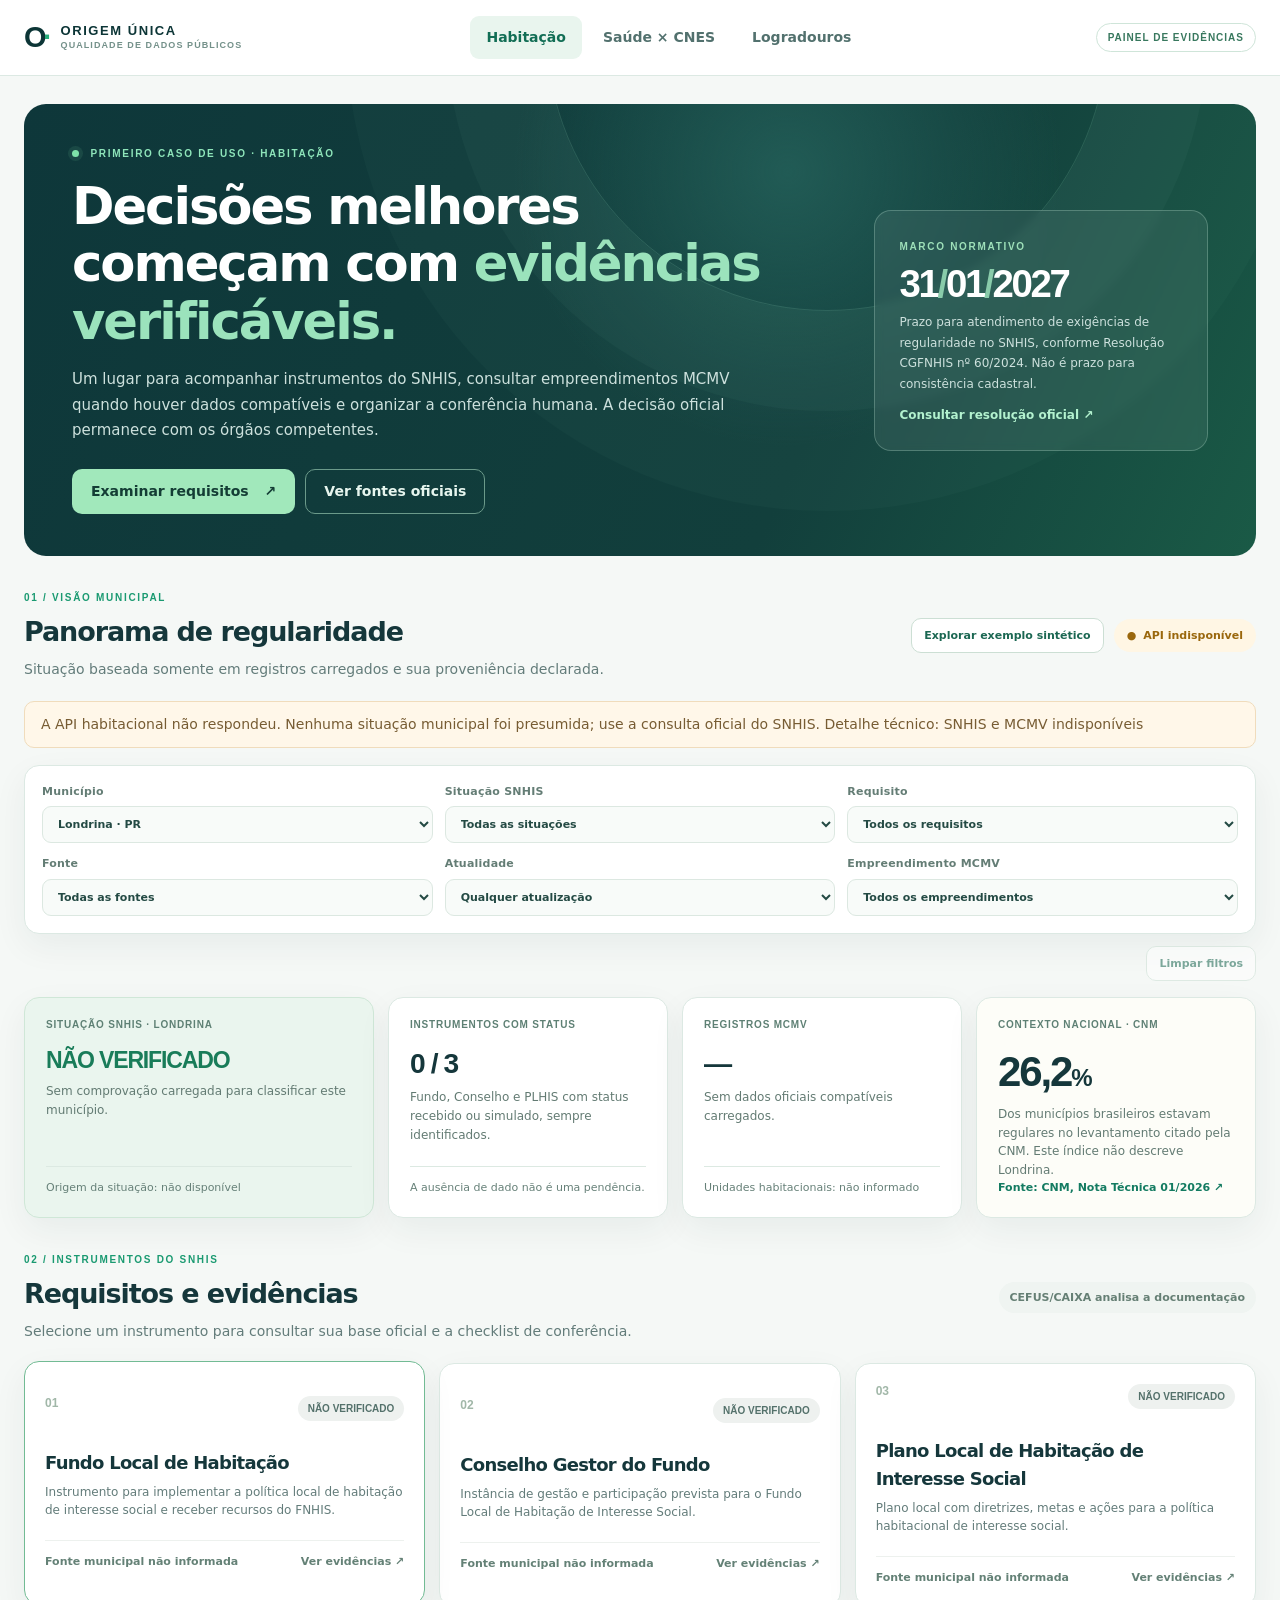
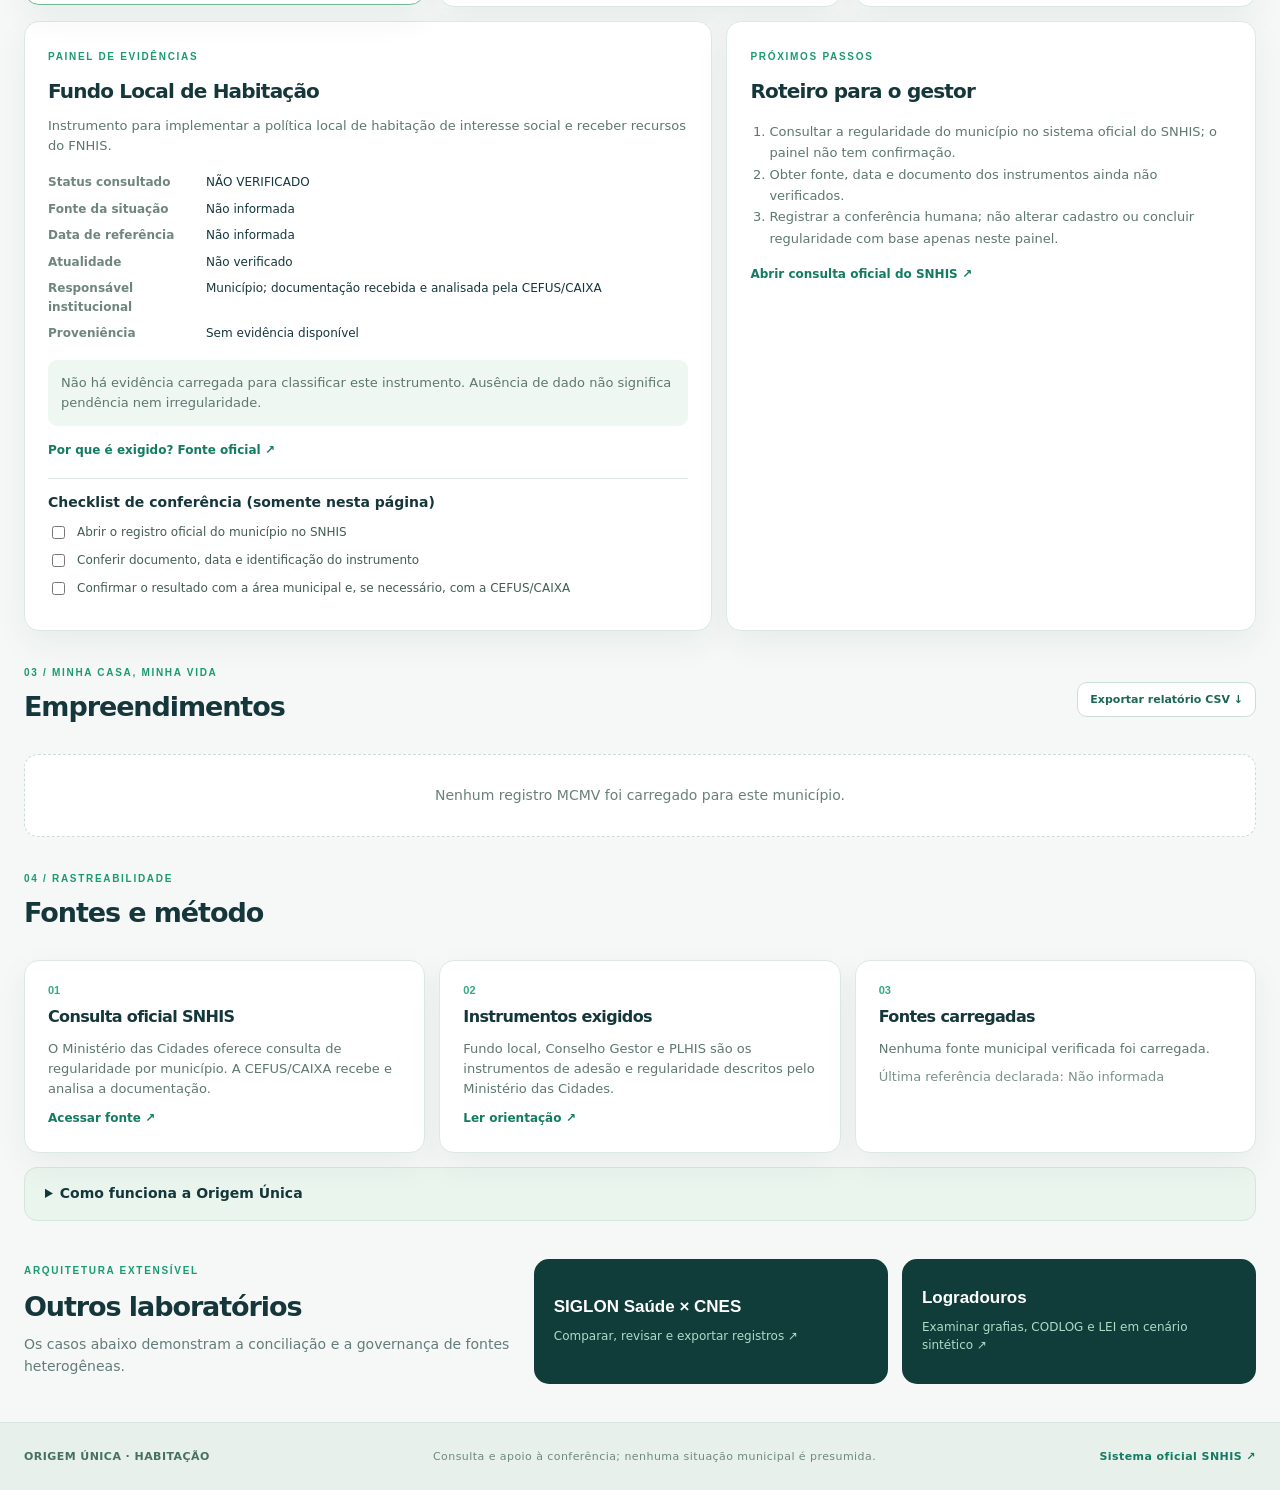
==== commit 3055cd68: "fix(habitação): preservar panorama oficial ao filtrar registros" ====
--- a/tools/origem-unica/index.html
+++ b/tools/origem-unica/index.html
@@ -25,11 +25,12 @@
     <section class="workspace" aria-label="Painel municipal">
       <div class="section-heading"><div><div class="section-kicker">01 / VISÃO MUNICIPAL</div><h2>Panorama de regularidade</h2><p>Situação baseada somente em registros carregados e sua proveniência declarada.</p></div><div class="heading-actions"><button id="demo-toggle" class="button outline" type="button">Explorar exemplo sintético</button><div id="sync-pill" class="sync-pill loading" role="status" aria-live="polite">Carregando fontes…</div></div></div>
       <div id="notice" class="notice" role="status" aria-live="polite">Consultando o backend habitacional. Até receber evidência, a situação de Londrina permanece não verificada.</div>
-      <div class="filters" aria-label="Filtros"><label>Município<select id="municipality"><option value="411370">Londrina · PR</option></select></label><label>Situação SNHIS<select id="situation"><option value="all">Todas as situações</option><option value="CONFIRMADO">Confirmado</option><option value="PENDENTE">Pendente</option><option value="NÃO VERIFICADO">Não verificado</option></select></label><label>Requisito<select id="requirement"><option value="all">Todos os requisitos</option><option value="fundo">Fundo local</option><option value="conselho">Conselho gestor</option><option value="plhis">PLHIS</option></select></label><label>Fonte<select id="source"><option value="all">Todas as fontes</option></select></label><label>Atualidade<select id="freshness"><option value="all">Qualquer atualização</option><option value="updated">Atualizado</option><option value="stale">Desatualizado</option><option value="unverified">Não verificado</option></select></label><label>Empreendimento MCMV<select id="enterprise"><option value="all">Todos os empreendimentos</option></select></label></div>
-      <div class="summary-grid"><article class="summary-card feature"><span class="metric-label">SITUAÇÃO SNHIS · <span id="municipality-name">LONDRINA</span></span><strong id="status-value">NÃO VERIFICADO</strong><p id="status-detail">Ainda não recebemos comprovação de regularidade deste município.</p><div class="card-bottom" id="status-origin">Origem da situação: não disponível</div></article><article class="summary-card"><span class="metric-label">INSTRUMENTOS COM STATUS</span><strong id="requirements-count">—</strong><p>Fundo, Conselho e PLHIS com status recebido ou simulado, sempre identificados.</p><div class="card-bottom">A ausência de dado não é uma pendência.</div></article><article class="summary-card"><span class="metric-label">EMPREENDIMENTOS MCMV</span><strong id="enterprise-count">—</strong><p id="enterprise-detail">Sem dados oficiais compatíveis carregados.</p><div class="card-bottom" id="units-count">Unidades habitacionais: não informado</div></article><article class="summary-card national"><span class="metric-label">CONTEXTO NACIONAL · CNM</span><strong>26,2<span>%</span></strong><p>Dos municípios brasileiros estavam regulares no levantamento citado pela CNM. Este índice não descreve Londrina.</p><a href="https://api.cnm.org.br/comunicacao/noticias/cnm-alerta-que-apenas-26-dos-municipios-estao-regulares-no-snhis" target="_blank" rel="noopener noreferrer">Fonte: CNM, Nota Técnica 01/2026 ↗</a></article></div>
+      <div class="filters" aria-label="Filtros"><label>Município<select id="municipality"><option value="4113700">Londrina · PR</option></select></label><label>Situação SNHIS<select id="situation"><option value="all">Todas as situações</option><option value="CONFIRMADO">Confirmado</option><option value="PENDENTE">Pendente</option><option value="NÃO VERIFICADO">Não verificado</option></select></label><label>Requisito<select id="requirement"><option value="all">Todos os requisitos</option><option value="fundo">Fundo local</option><option value="conselho">Conselho gestor</option><option value="plhis">PLHIS</option></select></label><label>Fonte<select id="source"><option value="all">Todas as fontes</option></select></label><label>Atualidade<select id="freshness"><option value="all">Qualquer atualização</option><option value="updated">Atualizado</option><option value="stale">Desatualizado</option><option value="unverified">Não verificado</option></select></label><label>Empreendimento MCMV<select id="enterprise"><option value="all">Todos os empreendimentos</option></select></label></div>
+      <div class="heading-actions filter-actions"><p id="filter-feedback" role="status" aria-live="polite"></p><button id="clear-filters" class="button outline" type="button" disabled>Limpar filtros</button></div>
+      <div class="summary-grid"><article class="summary-card feature"><span class="metric-label">SITUAÇÃO SNHIS · <span id="municipality-name">LONDRINA</span></span><strong id="status-value">NÃO VERIFICADO</strong><p id="status-detail">Ainda não recebemos comprovação de regularidade deste município.</p><div class="card-bottom" id="status-origin">Origem da situação: não disponível</div></article><article class="summary-card"><span class="metric-label">INSTRUMENTOS COM STATUS</span><strong id="requirements-count">—</strong><p>Fundo, Conselho e PLHIS com status recebido ou simulado, sempre identificados.</p><div class="card-bottom">A ausência de dado não é uma pendência.</div></article><article class="summary-card"><span class="metric-label">REGISTROS MCMV</span><strong id="enterprise-count">—</strong><p id="enterprise-detail">Sem dados oficiais compatíveis carregados.</p><div class="card-bottom" id="units-count">Unidades habitacionais: não informado</div></article><article class="summary-card national"><span class="metric-label">CONTEXTO NACIONAL · CNM</span><strong>26,2<span>%</span></strong><p>Dos municípios brasileiros estavam regulares no levantamento citado pela CNM. Este índice não descreve Londrina.</p><a href="https://api.cnm.org.br/comunicacao/noticias/cnm-alerta-que-apenas-26-dos-municipios-estao-regulares-no-snhis" target="_blank" rel="noopener noreferrer">Fonte: CNM, Nota Técnica 01/2026 ↗</a></article></div>
     </section>
     <section id="requisitos" class="workspace"><div class="section-heading"><div><div class="section-kicker">02 / INSTRUMENTOS DO SNHIS</div><h2>Requisitos e evidências</h2><p>Selecione um instrumento para consultar sua base oficial e a checklist de conferência.</p></div><span class="small-note">CEFUS/CAIXA analisa a documentação</span></div><div id="requirement-cards" class="requirement-grid"></div><div class="detail-grid"><article id="evidence" class="panel evidence" aria-live="polite"><span class="section-kicker">PAINEL DE EVIDÊNCIAS</span><h3>Selecione um requisito</h3><p>Fonte, data de referência e responsável institucional aparecem aqui.</p></article><article class="panel next"><span class="section-kicker">PRÓXIMOS PASSOS</span><h3>Roteiro para o gestor</h3><ol id="next-steps"><li>Consultar a situação do município no aplicativo oficial do SNHIS.</li><li>Conferir os instrumentos e documentos junto ao setor municipal de habitação.</li><li>Em caso de pendência oficial, confirmar os documentos exigidos com a CEFUS/CAIXA.</li></ol><a href="https://www.gov.br/cidades/pt-br/assuntos/habitacao/consulte-a-regularidade-do-snhis" target="_blank" rel="noopener noreferrer">Abrir consulta oficial do SNHIS ↗</a></article></div></section>
-    <section id="empreendimentos" class="workspace"><div class="section-heading"><div><div class="section-kicker">03 / MINHA CASA, MINHA VIDA</div><h2>Empreendimentos</h2><p>Exibidos apenas quando a API fornecer registros com município, fonte e referência.</p></div><button id="export" class="button outline" type="button">Exportar relatório CSV ↓</button></div><div id="enterprise-empty" class="empty">Nenhum empreendimento oficial compatível foi carregado para a seleção atual. Isso não significa inexistência de projetos no município.</div><div id="enterprise-table-wrap" class="table-wrap" hidden><table><thead><tr><th>Empreendimento</th><th>Município</th><th>Unidades</th><th>Situação declarada</th><th>Fonte e referência</th></tr></thead><tbody id="enterprise-rows"></tbody></table></div></section>
+    <section id="empreendimentos" class="workspace"><div class="section-heading"><div><div class="section-kicker">03 / MINHA CASA, MINHA VIDA</div><h2>Empreendimentos</h2><p id="enterprise-results" role="status"></p></div><div class="heading-actions"><button id="toggle-enterprises" class="button outline" type="button" aria-controls="enterprise-rows" aria-expanded="false" hidden>Mostrar todos os registros</button><button id="export" class="button outline" type="button">Exportar relatório CSV ↓</button></div></div><div id="enterprise-empty" class="empty">Nenhum empreendimento oficial compatível foi carregado para a seleção atual. Isso não significa inexistência de projetos no município.</div><div id="enterprise-table-wrap" class="table-wrap" role="region" aria-label="Registros MCMV" tabindex="0" hidden><table><thead><tr><th>Empreendimento</th><th>Município</th><th>Unidades</th><th>Situação declarada</th><th>Fonte e referência</th></tr></thead><tbody id="enterprise-rows"></tbody></table></div></section>
     <section id="fontes" class="workspace sources"><div class="section-heading"><div><div class="section-kicker">04 / RASTREABILIDADE</div><h2>Fontes e método</h2></div></div><div class="source-grid"><article class="panel"><span class="source-icon">01</span><h3>Consulta oficial SNHIS</h3><p>O Ministério das Cidades oferece consulta de regularidade por município. A CEFUS/CAIXA recebe e analisa a documentação.</p><a href="https://www.gov.br/cidades/pt-br/assuntos/habitacao/consulte-a-regularidade-do-snhis" target="_blank" rel="noopener noreferrer">Acessar fonte ↗</a></article><article class="panel"><span class="source-icon">02</span><h3>Instrumentos exigidos</h3><p>Fundo local, Conselho Gestor e PLHIS são os instrumentos de adesão e regularidade descritos pelo Ministério das Cidades.</p><a href="https://www.gov.br/cidades/pt-br/assuntos/habitacao/adesao-ao-snhis" target="_blank" rel="noopener noreferrer">Ler orientação ↗</a></article><article class="panel"><span class="source-icon">03</span><h3>Fontes carregadas</h3><p id="loaded-sources">Nenhuma fonte municipal verificada foi carregada.</p><p id="updated-at" class="subtle">Atualização: não verificada</p></article></div><details class="how"><summary>Como funciona a Origem Única</summary><div class="flow"><span>Fonte pública</span><b>→</b><span>Adaptador com proveniência</span><b>→</b><span>Normalização e evidência</span><b>→</b><span>Revisão humana</span></div><p>O painel ajuda a conferir dados. Não substitui certidão, análise da CEFUS/CAIXA ou ato administrativo. Nenhum dado pessoal é enviado a modelos de IA; as explicações desta versão são determinísticas.</p></details></section>
     <section class="labs"><div><span class="section-kicker">ARQUITETURA EXTENSÍVEL</span><h2>Outros laboratórios</h2><p>Os casos abaixo demonstram a conciliação e a governança de fontes heterogêneas.</p></div><a href="./saude.html"><strong>SIGLON Saúde × CNES</strong><span>Comparar, revisar e exportar registros ↗</span></a><a href="./logradouros.html"><strong>Logradouros</strong><span>Examinar grafias, CODLOG e LEI em cenário sintético ↗</span></a></section>
   </main>
--- a/tools/origem-unica/habitacao.css
+++ b/tools/origem-unica/habitacao.css
@@ -5,3 +5,8 @@
 .heading-actions{display:flex;align-items:center;gap:10px;flex-wrap:wrap;justify-content:flex-end}.heading-actions .button{font-size:11px;padding:8px 12px}
 .requirement-grid{display:grid;grid-template-columns:repeat(3,minmax(0,1fr));gap:14px}.requirement-card{width:100%;text-align:left;background:#fff;border:1px solid var(--line);border-radius:15px;padding:20px;box-shadow:var(--shadow);color:var(--ink);transition:transform .15s,border-color .15s}.requirement-card:hover,.requirement-card.selected{transform:translateY(-2px);border-color:#72bb94}.requirement-card-head{display:flex;justify-content:space-between;gap:8px;align-items:flex-start}.number{color:#a1b7a8;font:800 12px Manrope,sans-serif}.status-tag{font:800 10px Manrope,sans-serif;border-radius:100px;background:#eef1ef;color:#54716b;padding:7px 10px;white-space:nowrap}.status-tag.confirmed{background:#e0f3e8;color:#167052}.status-tag.pending{background:#fff1d8;color:#926109}.requirement-card h3{font-size:18px;margin:28px 0 6px}.requirement-card p{font-size:12px;color:var(--muted);margin:0 0 20px}.requirement-card .card-end{display:flex;justify-content:space-between;border-top:1px solid #edf1ee;padding-top:12px;color:#648176;font-size:11px;font-weight:700}.detail-grid{display:grid;grid-template-columns:1.3fr 1fr;gap:14px;margin-top:14px}.panel{padding:23px}.panel h3{font-size:20px;margin:9px 0}.panel p,.panel li{font-size:13px;color:#5d7770}.panel a{font-weight:800;text-decoration:none;font-size:12px}.evidence dl{display:grid;grid-template-columns:145px 1fr;gap:8px 13px;font-size:12px;margin:17px 0}.evidence dt{color:#6e867e;font-weight:700}.evidence dd{margin:0;overflow-wrap:anywhere}.evidence .explanation{background:#eff7f2;padding:13px;border-radius:9px}.checklist{border-top:1px solid var(--line);margin-top:17px;padding-top:13px}.checklist label{display:flex;gap:9px;align-items:flex-start;margin:9px 0;font-size:12px;color:#425d55}.checklist input{accent-color:#137b61;margin-top:3px}.next ol{padding-left:19px;line-height:1.65}.small-note{background:#eff4f1;padding:7px 11px;border-radius:20px;color:#657f74;font-size:11px;font-weight:800}.empty{background:#fff;border:1px dashed #cbded3;border-radius:14px;padding:30px;color:#698078;text-align:center}.table-wrap{overflow-x:auto;border:1px solid var(--line);border-radius:13px;background:white}table{width:100%;border-collapse:collapse;min-width:750px}th,td{text-align:left;padding:14px;border-bottom:1px solid #e9efeb;font-size:12px}th{color:#58796c;background:#f5faf6;font-weight:800}td{color:#34554b}.source-grid{display:grid;grid-template-columns:repeat(3,minmax(0,1fr));gap:14px}.source-grid .panel{min-height:175px}.source-icon{display:block;color:#34aa7d;font:800 11px Manrope,sans-serif}.source-grid h3{font-size:16px}.source-grid p{margin-bottom:8px}.subtle{color:#78918a!important}.how{margin-top:14px;background:#eaf5ee;border:1px solid #d4e7da;border-radius:13px;padding:15px 20px}.how summary{cursor:pointer;font-weight:800}.flow{display:flex;flex-wrap:wrap;gap:11px;align-items:center;margin:18px 0}.flow span{background:#fff;border:1px solid #cce5d6;padding:10px;border-radius:8px;font-size:12px;font-weight:800}.flow b{color:#28a879}.how p{font-size:12px;color:#537068}.labs{margin:38px 0;display:grid;grid-template-columns:1.4fr 1fr 1fr;gap:14px;align-items:stretch}.labs>a{display:flex;flex-direction:column;justify-content:center;background:#103c39;border-radius:15px;color:#fff;text-decoration:none;padding:20px;min-height:125px}.labs>a:hover{background:#175348}.labs>a strong{font:800 17px Manrope,sans-serif}.labs>a span{color:#addcc7;font-size:12px;margin-top:10px}footer{background:#e7f0eb;border-top:1px solid #d6e6dc;padding:25px max(24px,calc((100vw - 1320px)/2));display:flex;gap:20px;justify-content:space-between;color:#467161;font-size:11px;font-weight:800;letter-spacing:.04em}footer span{font-weight:400;color:#6e8980}footer a{text-decoration:none}
 @media(max-width:1050px){.summary-grid{grid-template-columns:repeat(2,1fr)}.filters{grid-template-columns:repeat(2,1fr)}.top-label{display:none}.labs{grid-template-columns:1fr 1fr}.labs>div{grid-column:1/-1}}@media(max-width:700px){.topbar{height:auto;min-height:65px;padding:12px 18px;flex-wrap:wrap;gap:10px}.topnav{order:2;width:100%;overflow-x:auto;padding-bottom:2px}.topnav a{font-size:12px;padding:8px 10px}.brand strong{font-size:11px}.brand small{font-size:8px}main{padding:15px 14px 0}.hero{grid-template-columns:1fr;padding:29px 24px;gap:20px;border-radius:17px}.hero h1{font-size:36px}.hero-aside{padding:17px}.hero-aside strong{font-size:34px}.section-heading{align-items:flex-start;flex-direction:column;gap:8px}.section-heading h2{font-size:23px}.filters{grid-template-columns:1fr 1fr;gap:10px}.summary-grid,.requirement-grid,.detail-grid,.source-grid,.labs{grid-template-columns:1fr}.labs>div{grid-column:auto}.summary-card{min-height:165px}.requirement-card h3{margin-top:16px}footer{flex-direction:column;padding:22px 17px;gap:6px}.evidence dl{grid-template-columns:1fr;gap:2px}.evidence dd{margin-bottom:8px}}@media(max-width:420px){.filters{grid-template-columns:1fr}.hero h1{font-size:31px}.hero-actions .button{width:100%}}
+
+.filter-actions{justify-content:space-between;margin:-5px 0 16px}
+.filter-actions p{margin:0;color:var(--muted);font-size:12px}
+.filter-actions .button:disabled{opacity:.55;cursor:default}
+.button[hidden]{display:none}
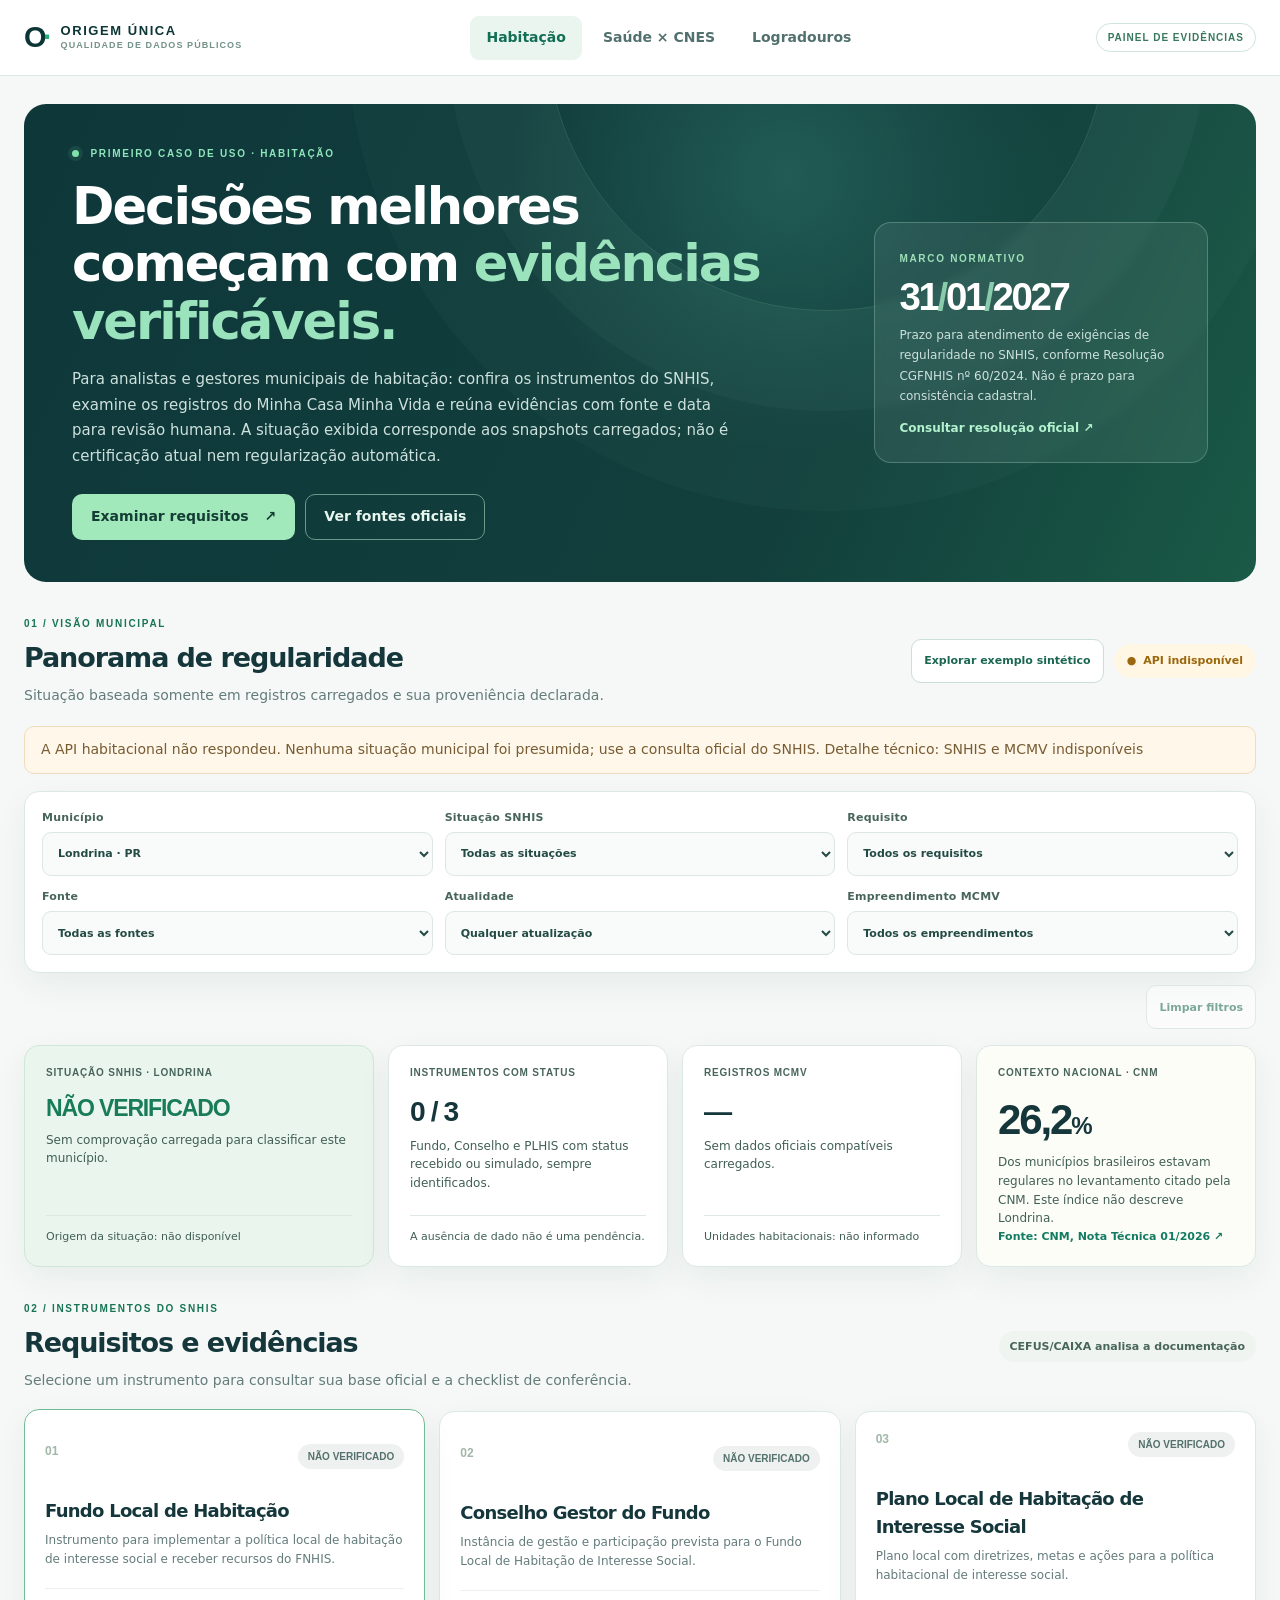
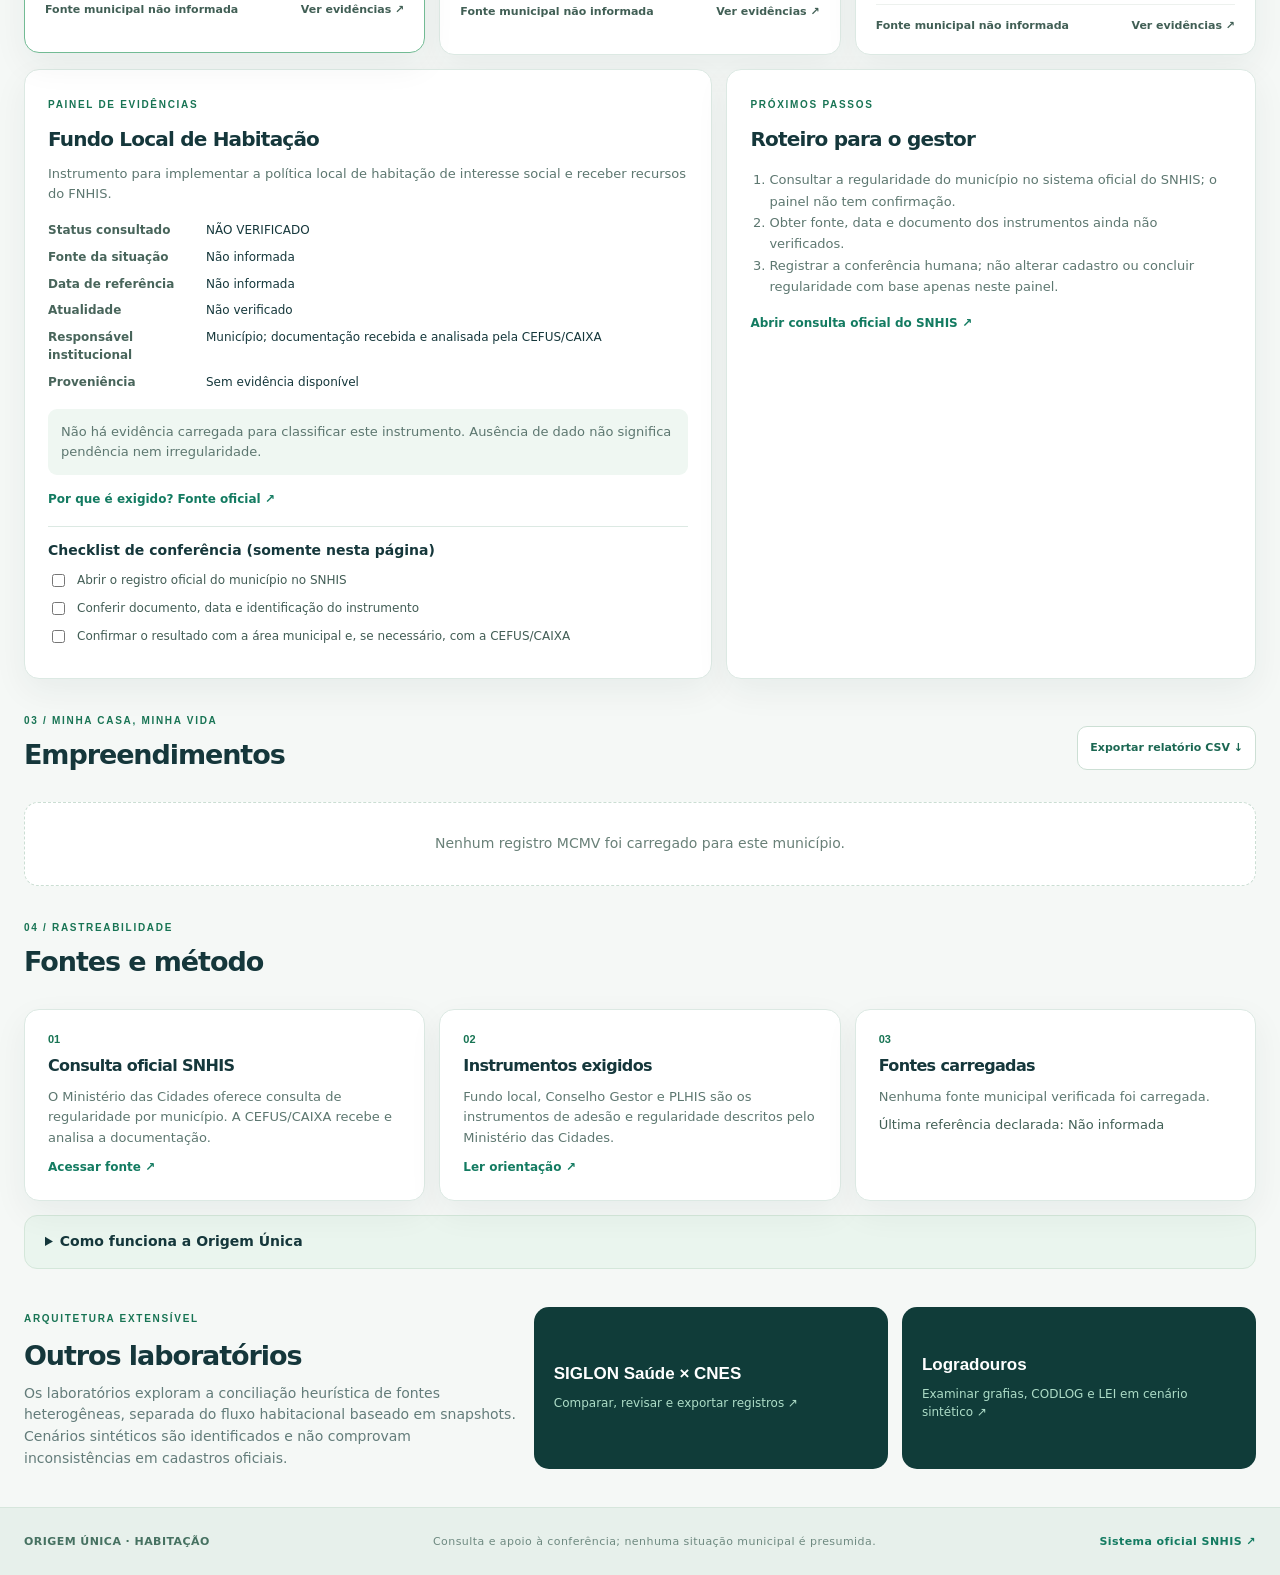
==== commit f459e95f: "docs(ux): explicitar persona, tarefa e evidencias na habitacao (#53)" ====
--- a/tools/origem-unica/index.html
+++ b/tools/origem-unica/index.html
@@ -9,6 +9,7 @@
   <link rel="stylesheet" href="./habitacao.css">
   <script src="./config.js" defer></script>
   <script type="module" src="./habitacao.mjs"></script>
+  <script type="module" src="./analise-evidencias.mjs"></script>
 </head>
 <body>
   <a class="skip" href="#conteudo">Pular para o conteúdo</a>
@@ -19,7 +20,7 @@
   </header>
   <main id="conteudo">
     <section class="hero" aria-labelledby="titulo">
-      <div><div class="eyebrow"><span class="dot"></span> PRIMEIRO CASO DE USO · HABITAÇÃO</div><h1 id="titulo">Decisões melhores começam com <em>evidências verificáveis.</em></h1><p>Um lugar para acompanhar instrumentos do SNHIS, consultar empreendimentos MCMV quando houver dados compatíveis e organizar a conferência humana. A decisão oficial permanece com os órgãos competentes.</p><div class="hero-actions"><a class="button primary" href="#requisitos">Examinar requisitos <span aria-hidden="true">↗</span></a><a class="button ghost" href="#fontes">Ver fontes oficiais</a></div></div>
+      <div><div class="eyebrow"><span class="dot"></span> PRIMEIRO CASO DE USO · HABITAÇÃO</div><h1 id="titulo">Decisões melhores começam com <em>evidências verificáveis.</em></h1><p>Para analistas e gestores municipais de habitação: confira os instrumentos do SNHIS, examine os registros do Minha Casa Minha Vida e reúna evidências com fonte e data para revisão humana. A situação exibida corresponde aos snapshots carregados; não é certificação atual nem regularização automática.</p><div class="hero-actions"><a class="button primary" href="#requisitos">Examinar requisitos <span aria-hidden="true">↗</span></a><a class="button ghost" href="#fontes">Ver fontes oficiais</a></div></div>
       <div class="hero-aside"><span class="aside-kicker">MARCO NORMATIVO</span><strong>31<span>/</span>01<span>/</span>2027</strong><p>Prazo para atendimento de exigências de regularidade no SNHIS, conforme Resolução CGFNHIS nº 60/2024. Não é prazo para consistência cadastral.</p><a href="https://www.gov.br/cidades/pt-br/composicao/orgaos-colegiados/arquivos/conselho-gestor-do-fundo-nacional-de-habitacao-de-interesse-social/resolucoes/RESOLUOCGFNHIS_SNHISN60de5_09_2024_DOU22_11_2024.pdf" target="_blank" rel="noopener noreferrer">Consultar resolução oficial ↗</a></div>
     </section>
     <section class="workspace" aria-label="Painel municipal">
@@ -30,9 +31,22 @@
       <div class="summary-grid"><article class="summary-card feature"><span class="metric-label">SITUAÇÃO SNHIS · <span id="municipality-name">LONDRINA</span></span><strong id="status-value">NÃO VERIFICADO</strong><p id="status-detail">Ainda não recebemos comprovação de regularidade deste município.</p><div class="card-bottom" id="status-origin">Origem da situação: não disponível</div></article><article class="summary-card"><span class="metric-label">INSTRUMENTOS COM STATUS</span><strong id="requirements-count">—</strong><p>Fundo, Conselho e PLHIS com status recebido ou simulado, sempre identificados.</p><div class="card-bottom">A ausência de dado não é uma pendência.</div></article><article class="summary-card"><span class="metric-label">REGISTROS MCMV</span><strong id="enterprise-count">—</strong><p id="enterprise-detail">Sem dados oficiais compatíveis carregados.</p><div class="card-bottom" id="units-count">Unidades habitacionais: não informado</div></article><article class="summary-card national"><span class="metric-label">CONTEXTO NACIONAL · CNM</span><strong>26,2<span>%</span></strong><p>Dos municípios brasileiros estavam regulares no levantamento citado pela CNM. Este índice não descreve Londrina.</p><a href="https://api.cnm.org.br/comunicacao/noticias/cnm-alerta-que-apenas-26-dos-municipios-estao-regulares-no-snhis" target="_blank" rel="noopener noreferrer">Fonte: CNM, Nota Técnica 01/2026 ↗</a></article></div>
     </section>
     <section id="requisitos" class="workspace"><div class="section-heading"><div><div class="section-kicker">02 / INSTRUMENTOS DO SNHIS</div><h2>Requisitos e evidências</h2><p>Selecione um instrumento para consultar sua base oficial e a checklist de conferência.</p></div><span class="small-note">CEFUS/CAIXA analisa a documentação</span></div><div id="requirement-cards" class="requirement-grid"></div><div class="detail-grid"><article id="evidence" class="panel evidence" aria-live="polite"><span class="section-kicker">PAINEL DE EVIDÊNCIAS</span><h3>Selecione um requisito</h3><p>Fonte, data de referência e responsável institucional aparecem aqui.</p></article><article class="panel next"><span class="section-kicker">PRÓXIMOS PASSOS</span><h3>Roteiro para o gestor</h3><ol id="next-steps"><li>Consultar a situação do município no aplicativo oficial do SNHIS.</li><li>Conferir os instrumentos e documentos junto ao setor municipal de habitação.</li><li>Em caso de pendência oficial, confirmar os documentos exigidos com a CEFUS/CAIXA.</li></ol><a href="https://www.gov.br/cidades/pt-br/assuntos/habitacao/consulte-a-regularidade-do-snhis" target="_blank" rel="noopener noreferrer">Abrir consulta oficial do SNHIS ↗</a></article></div></section>
+    <section id="analysis-panel" class="workspace panel" aria-labelledby="analysis-title" hidden>
+      <h2 id="analysis-title">Análise de evidências de Londrina</h2>
+      <p>Assistência para interpretar as fontes oficiais. A decisão administrativa permanece com os órgãos competentes.</p>
+      <form id="analysis-form">
+        <p>
+          <label for="analysis-access">Código de acesso ao modo online</label><br>
+          <input id="analysis-access" type="password" autocomplete="off" maxlength="256" spellcheck="false">
+        </p>
+        <button class="button outline" type="submit">Analisar evidências</button>
+      </form>
+      <p id="analysis-status" role="status" aria-live="polite">No modo de demonstração, deixe o código em branco.</p>
+      <div id="analysis-result" hidden></div>
+    </section>
     <section id="empreendimentos" class="workspace"><div class="section-heading"><div><div class="section-kicker">03 / MINHA CASA, MINHA VIDA</div><h2>Empreendimentos</h2><p id="enterprise-results" role="status"></p></div><div class="heading-actions"><button id="toggle-enterprises" class="button outline" type="button" aria-controls="enterprise-rows" aria-expanded="false" hidden>Mostrar todos os registros</button><button id="export" class="button outline" type="button">Exportar relatório CSV ↓</button></div></div><div id="enterprise-empty" class="empty">Nenhum empreendimento oficial compatível foi carregado para a seleção atual. Isso não significa inexistência de projetos no município.</div><div id="enterprise-table-wrap" class="table-wrap" role="region" aria-label="Registros MCMV" tabindex="0" hidden><table><thead><tr><th>Empreendimento</th><th>Município</th><th>Unidades</th><th>Situação declarada</th><th>Fonte e referência</th></tr></thead><tbody id="enterprise-rows"></tbody></table></div></section>
-    <section id="fontes" class="workspace sources"><div class="section-heading"><div><div class="section-kicker">04 / RASTREABILIDADE</div><h2>Fontes e método</h2></div></div><div class="source-grid"><article class="panel"><span class="source-icon">01</span><h3>Consulta oficial SNHIS</h3><p>O Ministério das Cidades oferece consulta de regularidade por município. A CEFUS/CAIXA recebe e analisa a documentação.</p><a href="https://www.gov.br/cidades/pt-br/assuntos/habitacao/consulte-a-regularidade-do-snhis" target="_blank" rel="noopener noreferrer">Acessar fonte ↗</a></article><article class="panel"><span class="source-icon">02</span><h3>Instrumentos exigidos</h3><p>Fundo local, Conselho Gestor e PLHIS são os instrumentos de adesão e regularidade descritos pelo Ministério das Cidades.</p><a href="https://www.gov.br/cidades/pt-br/assuntos/habitacao/adesao-ao-snhis" target="_blank" rel="noopener noreferrer">Ler orientação ↗</a></article><article class="panel"><span class="source-icon">03</span><h3>Fontes carregadas</h3><p id="loaded-sources">Nenhuma fonte municipal verificada foi carregada.</p><p id="updated-at" class="subtle">Atualização: não verificada</p></article></div><details class="how"><summary>Como funciona a Origem Única</summary><div class="flow"><span>Fonte pública</span><b>→</b><span>Adaptador com proveniência</span><b>→</b><span>Normalização e evidência</span><b>→</b><span>Revisão humana</span></div><p>O painel ajuda a conferir dados. Não substitui certidão, análise da CEFUS/CAIXA ou ato administrativo. Nenhum dado pessoal é enviado a modelos de IA; as explicações desta versão são determinísticas.</p></details></section>
-    <section class="labs"><div><span class="section-kicker">ARQUITETURA EXTENSÍVEL</span><h2>Outros laboratórios</h2><p>Os casos abaixo demonstram a conciliação e a governança de fontes heterogêneas.</p></div><a href="./saude.html"><strong>SIGLON Saúde × CNES</strong><span>Comparar, revisar e exportar registros ↗</span></a><a href="./logradouros.html"><strong>Logradouros</strong><span>Examinar grafias, CODLOG e LEI em cenário sintético ↗</span></a></section>
+    <section id="fontes" class="workspace sources"><div class="section-heading"><div><div class="section-kicker">04 / RASTREABILIDADE</div><h2>Fontes e método</h2></div></div><div class="source-grid"><article class="panel"><span class="source-icon">01</span><h3>Consulta oficial SNHIS</h3><p>O Ministério das Cidades oferece consulta de regularidade por município. A CEFUS/CAIXA recebe e analisa a documentação.</p><a href="https://www.gov.br/cidades/pt-br/assuntos/habitacao/consulte-a-regularidade-do-snhis" target="_blank" rel="noopener noreferrer">Acessar fonte ↗</a></article><article class="panel"><span class="source-icon">02</span><h3>Instrumentos exigidos</h3><p>Fundo local, Conselho Gestor e PLHIS são os instrumentos de adesão e regularidade descritos pelo Ministério das Cidades.</p><a href="https://www.gov.br/cidades/pt-br/assuntos/habitacao/adesao-ao-snhis" target="_blank" rel="noopener noreferrer">Ler orientação ↗</a></article><article class="panel"><span class="source-icon">03</span><h3>Fontes carregadas</h3><p id="loaded-sources">Nenhuma fonte municipal verificada foi carregada.</p><p id="updated-at" class="subtle">Atualização: não verificada</p></article></div><details class="how"><summary>Como funciona a Origem Única</summary><div class="flow"><span>Fonte pública</span><b>→</b><span>Adaptador com proveniência</span><b>→</b><span>Normalização e evidência</span><b>→</b><span>Revisão humana</span></div><p>Para o analista municipal, a tarefa é conferir instrumentos SNHIS e registros MCMV com proveniência e datas de referência; o resultado é um panorama filtrável e evidências exportáveis para revisão humana. Este fluxo habitacional consulta snapshots públicos e não certifica situação atual, aprova documentos ou regulariza municípios. Já os laboratórios de Saúde e Logradouros exploram conciliação de fontes heterogêneas: exemplos sintéticos devem permanecer identificados e não representam cadastros oficiais. A análise de evidências informa o modo DEMO determinístico (sem chamada de IA) ou AI assistido, sempre sujeito a revisão humana. Nenhum resultado substitui certidão, análise da CEFUS/CAIXA ou ato administrativo.</p></details></section>
+    <section class="labs"><div><span class="section-kicker">ARQUITETURA EXTENSÍVEL</span><h2>Outros laboratórios</h2><p>Os laboratórios exploram a conciliação heurística de fontes heterogêneas, separada do fluxo habitacional baseado em snapshots. Cenários sintéticos são identificados e não comprovam inconsistências em cadastros oficiais.</p></div><a href="./saude.html"><strong>SIGLON Saúde × CNES</strong><span>Comparar, revisar e exportar registros ↗</span></a><a href="./logradouros.html"><strong>Logradouros</strong><span>Examinar grafias, CODLOG e LEI em cenário sintético ↗</span></a></section>
   </main>
   <footer>ORIGEM ÚNICA · HABITAÇÃO <span>Consulta e apoio à conferência; nenhuma situação municipal é presumida.</span><a href="https://snhis.cidades.gov.br" target="_blank" rel="noopener noreferrer">Sistema oficial SNHIS ↗</a></footer>
 </body>
--- a/tools/origem-unica/habitacao.css
+++ b/tools/origem-unica/habitacao.css
@@ -10,3 +10,32 @@
 .filter-actions p{margin:0;color:var(--muted);font-size:12px}
 .filter-actions .button:disabled{opacity:.55;cursor:default}
 .button[hidden]{display:none}
+
+/* Foco de teclado e leitura do panorama nos diferentes tamanhos. */
+:focus-visible{outline:3px solid #8b410d;outline-offset:3px}
+.hero :focus-visible,.labs>a:focus-visible{outline-color:#ffca86}
+.table-wrap:focus-visible{outline-offset:-3px}
+.topnav a,.filters select,.heading-actions .button{min-height:44px}
+.topnav a{display:inline-flex;align-items:center}
+.summary-card p,.card-bottom,.requirement-card .card-end{color:#415f55}
+.subtle{color:#415f55!important}
+.metric-label,.filters label,.evidence dt,.small-note{color:#48655b}
+.section-kicker,.source-icon{color:#187454}
+.summary-card,.panel,.filters label{min-width:0}
+@media(max-width:700px){
+ .topnav{flex-wrap:wrap;overflow:visible;gap:3px}
+ .topnav a{flex:1 0 auto;justify-content:center;padding-inline:8px}
+ .heading-actions{justify-content:flex-start}
+ .filter-actions{justify-content:space-between}
+}
+@media(min-width:360px) and (max-width:550px){
+ .summary-grid{grid-template-columns:repeat(2,minmax(0,1fr));gap:10px}
+ .summary-card{padding:14px}
+ .summary-card.feature strong{font-size:18px}
+ .summary-card .card-bottom{margin-top:12px}
+}
+@media(prefers-reduced-motion:reduce){
+ html{scroll-behavior:auto}
+ .requirement-card{transition:none}
+ .requirement-card:hover,.requirement-card.selected{transform:none}
+}
